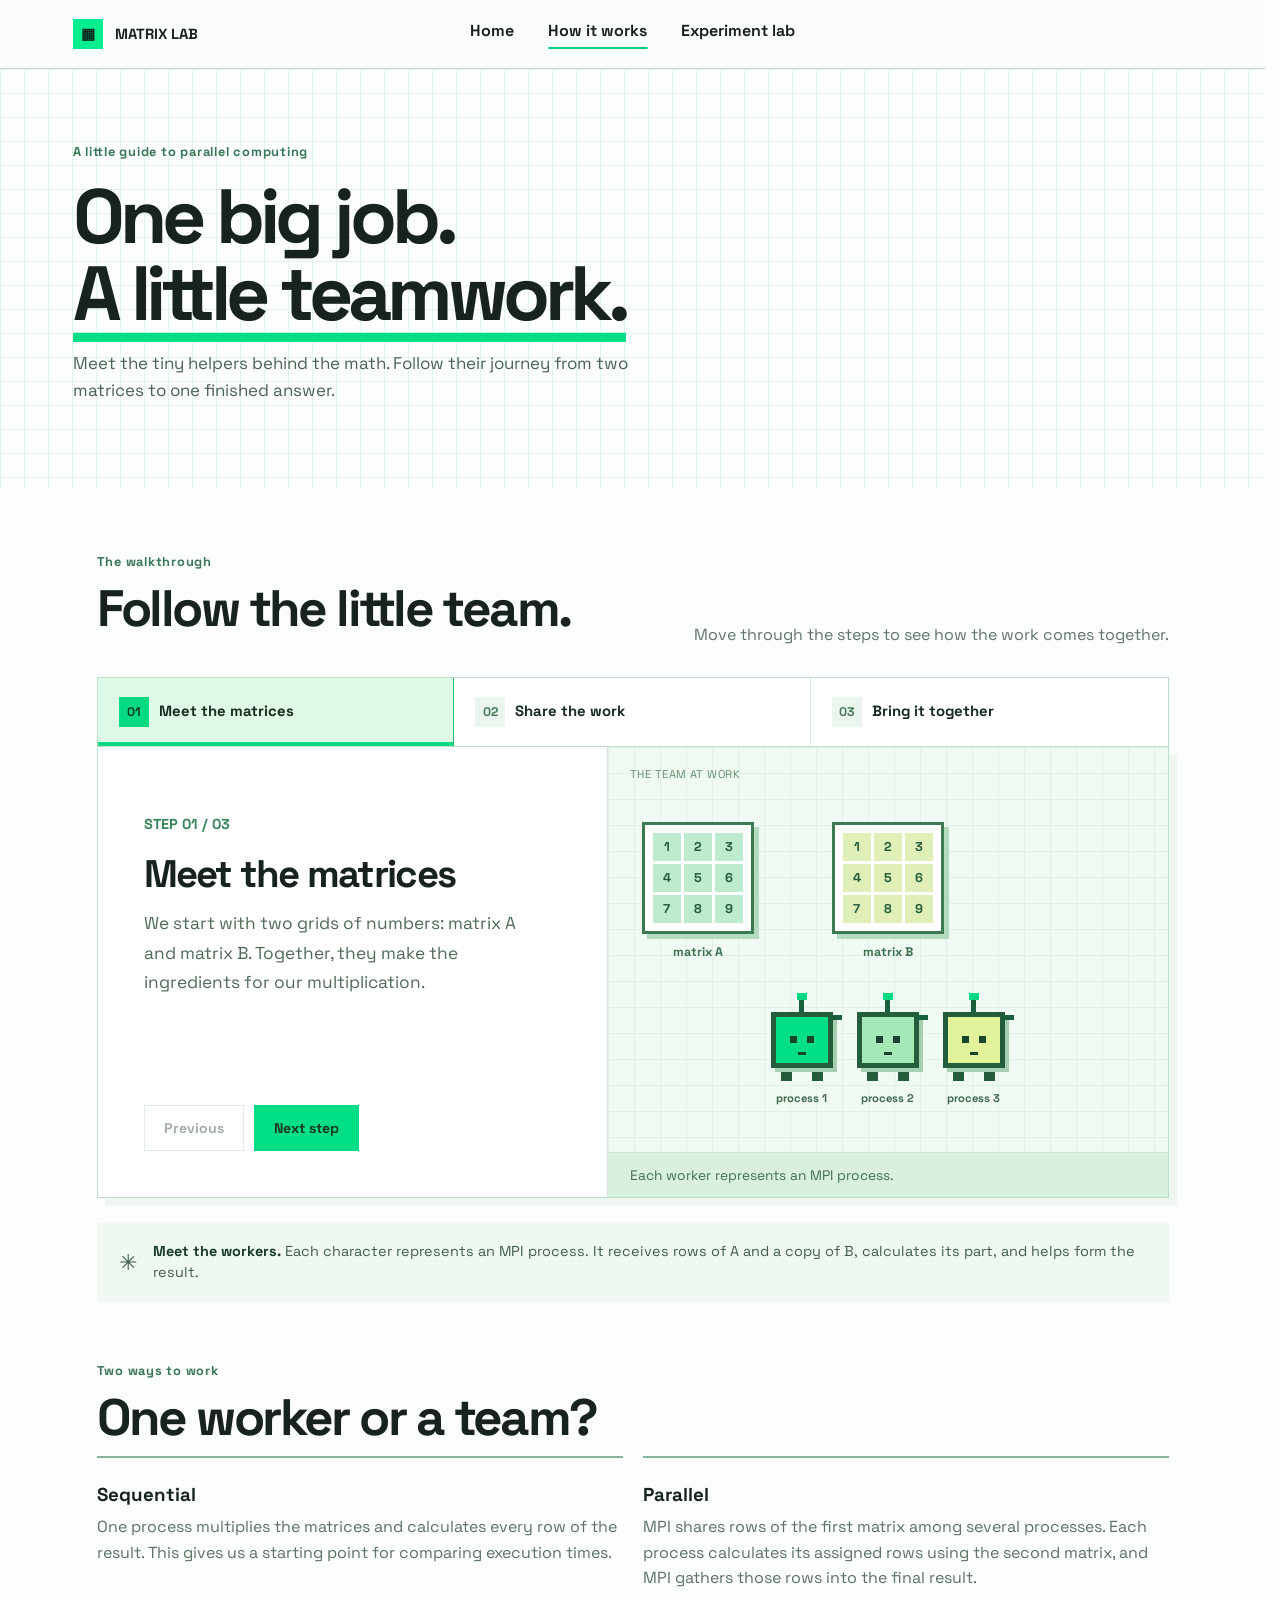
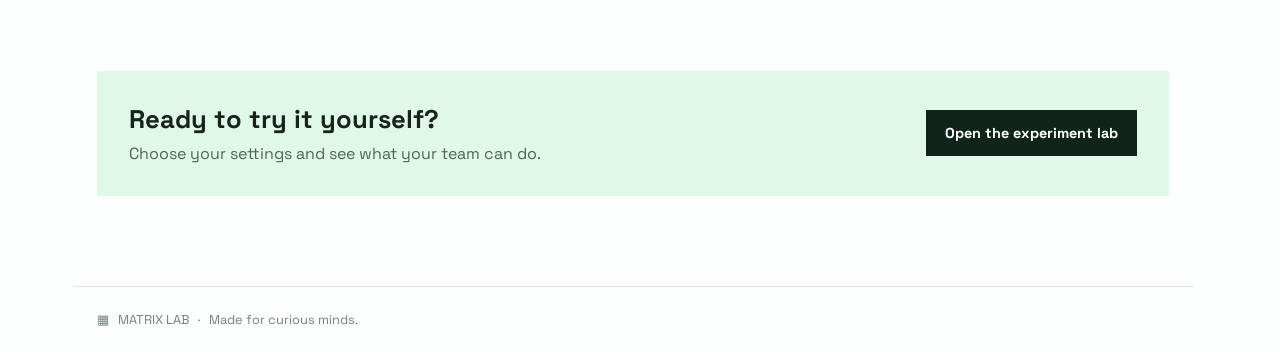
==== web/how.html @ 5772b08f "initial commit" ====
<!doctype html>
<html lang="en"><head><meta charset="utf-8"><meta name="viewport" content="width=device-width, initial-scale=1"><title>How it works | Matrix Lab</title>
<style>
:root{font-family:system-ui,-apple-system,"Segoe UI",sans-serif;color:#17231c;background:#fbfefc}*{box-sizing:border-box}body{margin:0}header{display:flex;align-items:center;justify-content:space-between;gap:20px;padding:19px max(24px,calc((100% - 1120px)/2));border-bottom:1px solid #cbd8d4;background:#fbfdfc}.brand{font-size:.92rem;font-weight:750;white-space:nowrap}.brand span{display:inline-grid;place-items:center;background:#00ee90;color:#09271c;width:30px;height:30px;margin-right:8px}nav{display:flex;gap:26px}nav a,.nav-cta{font-size:.85rem;font-weight:650;color:#17201e;text-decoration:none}nav a[aria-current=page]{border-bottom:2px solid #00cf7b;padding-bottom:6px}.nav-cta{background:#101619;color:white;padding:12px 17px;border-radius:4px}a:focus-visible,button:focus-visible{outline:3px solid #087b50;outline-offset:4px}.intro{background-color:#fbfefc;background-image:linear-gradient(#e1f4e9 1px,transparent 1px),linear-gradient(90deg,#e1f4e9 1px,transparent 1px);background-size:24px 24px;padding:74px 24px 68px}.intro-inner,.content{max-width:1120px;margin:auto}.intro-inner{display:flex;align-items:end;justify-content:space-between;gap:30px}.kicker{font-size:.8rem;color:#387657;font-weight:700;letter-spacing:.06em}.intro h1{font-size:clamp(3rem,6vw,5.4rem);letter-spacing:-.065em;line-height:1;margin:18px 0}.intro h1 span{box-shadow:inset 0 -.12em #00df85}.intro p{max-width:580px;color:#4b6255;font-size:1.06rem;line-height:1.6}.intro-note{font: .75rem ui-monospace,monospace;color:#527663;border-left:3px solid #00d784;padding-left:15px;line-height:1.7;max-width:210px}.content{padding:64px 24px 90px}.section-top{display:flex;justify-content:space-between;align-items:end;gap:20px}.section-top h2{font-size:clamp(2rem,4vw,3rem);letter-spacing:-.05em;margin:6px 0}.section-top p{color:#607469;margin:0;line-height:1.5}.step-nav{display:grid;grid-template-columns:repeat(3,1fr);gap:8px;margin:28px 0 0}.step-nav button{font:inherit;text-align:left;border:1px solid #cbdbd0;background:#f5faf6;padding:16px;cursor:pointer;color:#445b4b}.step-nav button strong{display:block;color:#182b20;font-size:.95rem;margin-top:6px}.step-nav button span{font: .75rem ui-monospace,monospace}.step-nav button[aria-pressed=true]{background:#d8f8e6;border-color:#25b876;box-shadow:inset 0 -3px #00d680}.walk{display:grid;grid-template-columns:1fr 1.1fr;border:1px solid #c5d9cc;background:#fff;min-height:370px}.copy{padding:42px;display:flex;flex-direction:column;align-items:flex-start;justify-content:center}.count{font: .75rem ui-monospace,monospace;color:#498665}.copy h3{font-size:2rem;letter-spacing:-.04em;margin:14px 0}.copy p{color:#536a5c;line-height:1.65;max-width:380px;margin:0}.controls{display:flex;gap:10px;margin-top:28px}.controls button{border:1px solid #183424;background:#fff;color:#183424;font:600 .9rem inherit;padding:12px 16px;cursor:pointer}.controls button.next{background:#00e58a;border-color:#00e58a;font-weight:700}.controls button:disabled{opacity:.4;cursor:default}.scene{background:#eaf6ee;background-image:linear-gradient(#daeee0 1px,transparent 1px),linear-gradient(90deg,#daeee0 1px,transparent 1px);background-size:24px 24px;position:relative;min-height:370px;overflow:hidden}.scene-label{position:absolute;top:18px;left:20px;font: .68rem ui-monospace,monospace;color:#5a8069}.scene-caption{position:absolute;bottom:17px;left:20px;right:20px;font-size:.78rem;color:#577a65}.drawing{height:100%;min-height:370px;display:flex;align-items:center;justify-content:center;gap:22px;padding:55px 20px}.matrix{display:grid;grid-template-columns:repeat(3,24px);gap:3px}.matrix span{display:grid;place-items:center;width:24px;height:24px;background:#b5edca;border:2px solid #498b6b;color:#194e32;font:700 .65rem ui-monospace,monospace;box-shadow:2px 2px #6fa686}.matrix.b span{background:#d9efb5}.matrix.result span{background:#00e58a}.unit{text-align:center}.unit small{display:block;margin-top:12px;color:#456c55;font: .7rem ui-monospace,monospace}.symbol{font-size:1.5rem;color:#57916d}.team{display:flex;gap:10px}.worker{animation:bob 2.2s ease-in-out infinite;text-align:center}.worker:nth-child(2){animation-delay:.3s}.worker:nth-child(3){animation-delay:.6s}.antenna{width:4px;height:9px;background:#18603e;margin:auto}.head{width:40px;height:36px;border:4px solid #18603e;background:#00df85;display:flex;justify-content:center;align-items:center;gap:6px;box-shadow:4px 4px #a8cbb4}.head i{width:5px;height:5px;background:#17462c}.feet{width:26px;height:6px;margin:auto;border-left:6px solid #18603e;border-right:6px solid #18603e}.worker small{display:block;margin-top:12px;font: .62rem ui-monospace,monospace;color:#41684e}.row{display:flex;gap:3px;margin:0 auto 12px}.row i{display:block;width:9px;height:9px;background:#65c997;border:1px solid #448b68}.tip{display:flex;gap:16px;align-items:center;margin:22px 0 60px;padding:18px 22px;background:#eff9f2;color:#415d4a;font-size:.9rem;line-height:1.5}.tip strong{color:#183b27}.tip-icon{font-size:1.4rem}.compare{display:grid;grid-template-columns:1fr 1fr;gap:20px}.compare article{border-top:2px solid #85b59a;padding:25px 0}.compare h3{margin:0 0 8px}.compare p{margin:0;color:#5c7164;line-height:1.6}.finish{margin-top:55px;padding:32px;background:#dff8e8;display:flex;align-items:center;justify-content:space-between;gap:20px}.finish h2{margin:0 0 8px;font-size:1.6rem}.finish p{margin:0;color:#496756}.finish a{padding:14px 19px;background:#10251a;color:white;text-decoration:none;font-weight:700;font-size:.9rem;white-space:nowrap}.foot{max-width:1120px;margin:auto;border-top:1px solid #d8e6dc;padding:24px;color:#718478;font-size:.8rem}@keyframes bob{50%{transform:translateY(-7px)}}@media(max-width:760px){header{flex-wrap:wrap}nav{order:3;width:100%;justify-content:space-between;gap:8px}nav a{font-size:.8rem}.intro{padding:55px 24px}.intro-inner{display:block}.intro-note{margin-top:25px}.content{padding-top:45px}.step-nav button{padding:11px 8px}.step-nav button strong{font-size:.8rem}.walk{grid-template-columns:1fr}.copy{padding:28px}.scene,.drawing{min-height:290px}.drawing{gap:12px}.matrix{grid-template-columns:repeat(3,19px)}.matrix span{width:19px;height:19px}.head{width:33px;height:32px}.team{gap:5px}.compare{grid-template-columns:1fr}.finish{align-items:start;flex-direction:column}}@media(prefers-reduced-motion:reduce){*,*:before,*:after{animation:none!important;transition:none!important}}
</style><style id="motion-polish">
html{overflow-y:scroll;scrollbar-gutter:stable}body{min-height:100vh}main{animation:pageEnter .55s cubic-bezier(.2,.7,.2,1) both}@keyframes pageEnter{from{opacity:0;transform:translateY(14px)}to{opacity:1;transform:translateY(0)}}
.worker .head i{animation:workerBlink 4.5s infinite;transform-origin:center}.worker:nth-child(2) .head i{animation-delay:1.2s}.worker:nth-child(3) .head i{animation-delay:2.6s}.worker .head{animation:workerTilt 4s ease-in-out infinite;transform-origin:bottom center}.worker:nth-child(2) .head{animation-delay:.5s}.worker:nth-child(3) .head{animation-delay:1s}@keyframes workerBlink{0%,44%,48%,100%{transform:scaleY(1)}46%{transform:scaleY(.12)}}@keyframes workerTilt{0%,100%{transform:rotate(0)}25%{transform:rotate(-4deg)}65%{transform:rotate(4deg)}}
@media(prefers-reduced-motion:reduce){main,.worker,.worker .head,.worker .head i,.connector i{animation:none!important;transform:none!important}}
</style><style id="drawing-polish">.walk{min-height:430px}.scene,.drawing{min-height:430px}.drawing{gap:25px}.drawing .matrix{grid-template-columns:repeat(3,34px);gap:4px}.drawing .matrix span{width:34px;height:34px;font-size:.8rem}.drawing .head{width:56px;height:52px;border-width:5px}.drawing .head i{width:7px;height:7px}.drawing .antenna{width:5px;height:13px}.drawing .feet{width:35px;height:8px}.drawing .team{gap:13px}.drawing .row i{width:12px;height:12px}@media(max-width:760px){.scene,.drawing{min-height:320px}.drawing{gap:9px;padding-left:8px;padding-right:8px}.drawing .matrix{grid-template-columns:repeat(3,24px)}.drawing .matrix span{width:24px;height:24px;font-size:.7rem}.drawing .head{width:39px;height:37px;border-width:4px}.drawing .head i{width:5px;height:5px}.drawing .team{gap:6px}.drawing .row i{width:9px;height:9px}}</style><style>main{animation:guideEnter .65s ease both}@keyframes guideEnter{from{opacity:0;transform:translateX(-20px)}to{opacity:1;transform:none}}@media(prefers-reduced-motion:reduce){main{animation:none}}</style><style id="continuous-scene">.drawing{position:relative;display:block;padding:0;min-height:430px;overflow:hidden}.scene-world{position:absolute;inset:0}.desk{position:absolute;bottom:76px;left:8%;right:8%;height:14px;background:#b1d8bb;transform:skewX(-20deg)}.shared-matrix{position:absolute;top:75px;left:13%;transition:transform .9s cubic-bezier(.2,.7,.2,1),opacity .6s}.shared-matrix.b-unit{left:47%}.shared-matrix.c-unit{left:66%;opacity:0;transform:translateY(25px) scale(.8)}.shared-matrix .matrix{grid-template-columns:repeat(3,28px)}.shared-matrix .matrix span{width:28px;height:28px}.shared-crew{position:absolute;bottom:105px;left:25%;display:flex;gap:20px;transition:transform .9s ease}.shared-crew .worker{position:relative}.shared-crew .head{width:54px;height:50px;border-width:5px;position:relative}.shared-crew .head:after{content:"";position:absolute;bottom:8px;width:8px;height:3px;background:#17462c}.shared-crew .worker:nth-child(2) .head{background:#a5e7b6}.shared-crew .worker:nth-child(3) .head{background:#e1f49b}.shared-crew .worker:after{content:"";position:absolute;top:24px;right:-9px;width:12px;height:5px;background:#18603e;transform-origin:left center;animation:wave 2.8s infinite ease-in-out}.parcel{display:flex;justify-content:center;gap:3px;margin-bottom:10px;opacity:0;transform:translateY(-30px);transition:opacity .6s,transform .9s}.parcel i{width:10px;height:10px;background:#00cf79;border:1px solid #428462}.world[data-stage="1"] .parcel{opacity:1;transform:translateY(0)}.world[data-stage="1"] .a-unit{transform:translate(-10px,-8px) scale(.82)}.world[data-stage="1"] .b-unit{transform:translate(55px,-8px) scale(.82)}.world[data-stage="1"] .shared-crew{transform:translateX(14px)}.world[data-stage="2"] .a-unit,.world[data-stage="2"] .b-unit{opacity:.35;transform:translate(-25px,-20px) scale(.7)}.world[data-stage="2"] .c-unit{opacity:1;transform:translateY(0) scale(1)}.world[data-stage="2"] .shared-crew{transform:translateX(-24px)}.world[data-stage="2"] .parcel{opacity:1;transform:translateY(-5px)}@keyframes wave{50%{transform:rotate(-40deg)}}@media(max-width:760px){.drawing{min-height:320px}.shared-matrix{top:50px;left:10%}.shared-matrix.b-unit{left:48%}.shared-matrix.c-unit{left:65%}.shared-matrix .matrix{grid-template-columns:repeat(3,22px)}.shared-matrix .matrix span{width:22px;height:22px}.shared-crew{bottom:80px;left:20%;gap:12px}.shared-crew .head{width:42px;height:39px;border-width:4px}.desk{bottom:52px}.world[data-stage="1"] .b-unit{transform:translate(20px,-8px) scale(.82)}}@media(prefers-reduced-motion:reduce){.shared-matrix,.shared-crew,.parcel{transition:none!important}.shared-crew .worker:after{animation:none!important}}</style><link rel="preconnect" href="https://fonts.googleapis.com"><link rel="preconnect" href="https://fonts.gstatic.com" crossorigin><link href="https://fonts.googleapis.com/css2?family=Space+Grotesk:wght@400;500;600;700&display=swap" rel="stylesheet"><style id="space-grotesk-font">body,body *{font-family:"Space Grotesk",sans-serif!important}</style><style id="scene-layout-fix">.shared-matrix,.shared-matrix.b-unit,.shared-matrix.c-unit{top:55px;left:16%;transform:translateX(-50%)}.shared-matrix.b-unit{left:50%}.shared-matrix.c-unit{left:84%;opacity:0}.drawing .shared-matrix .matrix{grid-template-columns:repeat(3,28px);gap:3px}.drawing .shared-matrix .matrix span{width:28px;height:28px}.shared-crew,.world[data-stage="1"] .shared-crew,.world[data-stage="2"] .shared-crew{left:50%;bottom:78px;transform:translateX(-50%);gap:22px}.world[data-stage="1"] .a-unit,.world[data-stage="1"] .b-unit,.world[data-stage="2"] .a-unit,.world[data-stage="2"] .b-unit{transform:translateX(-50%);opacity:1}.world[data-stage="2"] .c-unit{opacity:1;transform:translateX(-50%)}.world[data-stage="2"] .a-unit,.world[data-stage="2"] .b-unit{opacity:.45}.desk{bottom:68px}.scene-caption{background:#eaf6ee;padding-top:4px}.worker small{white-space:nowrap}.worker .parcel{margin-bottom:8px}@media(max-width:760px){.shared-matrix,.shared-matrix.b-unit,.shared-matrix.c-unit{top:46px}.drawing .shared-matrix .matrix{grid-template-columns:repeat(3,20px)}.drawing .shared-matrix .matrix span{width:20px;height:20px;font-size:.65rem}.shared-crew,.world[data-stage="1"] .shared-crew,.world[data-stage="2"] .shared-crew{bottom:60px;gap:12px}.desk{bottom:50px}.scene-caption{bottom:10px;font-size:.7rem}.world[data-stage="1"] .b-unit{transform:translateX(-50%)}}</style><style id="step-text-size">.step-nav button span{font-size:.9rem}.step-nav button strong{font-size:1.08rem}.copy .count{font-size:.9rem}.copy h3{font-size:2.25rem}.copy p{font-size:1.12rem;line-height:1.7}.scene-caption{font-size:.9rem}@media(max-width:760px){.step-nav button strong{font-size:.92rem}.copy h3{font-size:1.9rem}.copy p{font-size:1.04rem}.scene-caption{font-size:.82rem}}</style><style id="stable-step-controls">.walk .copy{justify-content:flex-start;min-height:430px}.walk .copy .count{margin-top:24px}.walk .copy h3{min-height:2.5em;margin-bottom:14px}.walk .copy .controls{margin-top:auto;padding-top:24px}@media(max-width:760px){.walk .copy{min-height:350px}.walk .copy .count{margin-top:0}.walk .copy h3{min-height:0}}</style><style id="processing-faces">.world[data-stage="1"] .worker .head i{width:9px;height:4px;animation:processingEyes 1.4s ease-in-out infinite;transform-origin:center}.world[data-stage="1"] .worker .head:after{width:7px;height:7px;border:2px solid #17462c;background:transparent;border-radius:50%;bottom:7px;animation:thinkingMouth 1.4s ease-in-out infinite}.world[data-stage="1"] .worker:nth-child(2) .head i,.world[data-stage="1"] .worker:nth-child(2) .head:after{animation-delay:.25s}.world[data-stage="1"] .worker:nth-child(3) .head i,.world[data-stage="1"] .worker:nth-child(3) .head:after{animation-delay:.5s}@keyframes processingEyes{50%{transform:translateY(2px) scaleX(.7)}}@keyframes thinkingMouth{50%{transform:scale(.65)}}@media(prefers-reduced-motion:reduce){.world[data-stage="1"] .worker .head i,.world[data-stage="1"] .worker .head:after{animation:none!important}}</style><style id="step-description-spacing">.walk .copy h3{min-height:0;margin-bottom:10px}</style><style id="completed-faces">.world[data-stage="2"] .worker .head i{width:9px;height:5px;border-top:3px solid #17462c;border-radius:50% 50% 0 0;background:transparent;animation:happyEyes 3s ease-in-out infinite}.world[data-stage="2"] .worker .head:after{width:13px;height:7px;border-bottom:3px solid #17462c;border-radius:0 0 12px 12px;background:transparent;bottom:7px}.world[data-stage="2"] .worker:nth-child(2) .head i{animation-delay:.4s}.world[data-stage="2"] .worker:nth-child(3) .head i{animation-delay:.8s}@keyframes happyEyes{50%{transform:translateY(-2px)}}@media(prefers-reduced-motion:reduce){.world[data-stage="2"] .worker .head i{animation:none!important}}</style><style id="walkthrough-final">.section-top h2{font-size:clamp(2.2rem,4vw,3.4rem)}.step-nav{gap:0;border:1px solid #bddec9;background:#fff;margin-top:30px}.step-nav button{position:relative;border:0;border-right:1px solid #d3e7d9;background:#fff;padding:19px 21px;transition:background .2s;color:#647c6c}.step-nav button:last-child{border-right:0}.step-nav button span{display:inline-grid;place-items:center;width:30px;height:30px;background:#eaf6ed;color:#467657;font-size:.78rem;font-weight:700}.step-nav button strong{display:inline-block;margin:0 0 0 10px;font-size:.93rem}.step-nav button[aria-pressed=true]{background:#dff9e8;box-shadow:inset 0 -4px #00d982}.step-nav button[aria-pressed=true] span{background:#00db81;color:#153d25}.walk{border:1px solid #bddec9;border-top:0;box-shadow:8px 8px 0 #edf6ef;min-height:450px}.walk .copy{min-height:450px;padding:46px;justify-content:flex-start}.walk .copy .count{margin-top:22px;color:#34845a;font-weight:700}.walk .copy h3{font-size:clamp(2rem,3vw,2.6rem);line-height:1.08;letter-spacing:-.045em;margin:20px 0 15px}.walk .copy p{color:#506a58;font-size:1.08rem;line-height:1.7}.walk .copy .controls{margin-top:auto;padding-top:25px}.controls button{font:700 .88rem system-ui,sans-serif;border:1px solid #b7cfc0;padding:13px 19px}.controls button.next{border-color:#00d982;background:#00df85;color:#153824}.scene,.drawing{min-height:450px}.scene{border-left:1px solid #d3e6d8;background-color:#eaf7ee;background-size:26px 26px}.scene-label{top:20px;left:22px;color:#668f72;font-size:.7rem}.scene-caption{bottom:0;left:0;right:0;background:#d9f0df;border-top:1px solid #c6e3ce;padding:13px 22px;color:#416d4f;font-size:.86rem}.shared-matrix,.shared-matrix.b-unit,.shared-matrix.c-unit{top:75px}.shared-crew,.world[data-stage="1"] .shared-crew,.world[data-stage="2"] .shared-crew{bottom:95px}.desk{bottom:87px}.tip{margin-top:25px}@media(max-width:760px){.step-nav button{padding:12px 8px}.step-nav button span{width:25px;height:25px;font-size:.7rem}.step-nav button strong{display:block;margin:8px 0 0;font-size:.79rem}.walk .copy{min-height:330px;padding:28px}.walk .copy .count{margin-top:0}.walk .copy h3{font-size:1.9rem;margin:16px 0 12px}.walk .copy p{font-size:1rem}.scene,.drawing{min-height:330px}.scene{border-left:0;border-top:1px solid #d3e6d8}.shared-matrix,.shared-matrix.b-unit,.shared-matrix.c-unit{top:53px}.shared-crew,.world[data-stage="1"] .shared-crew,.world[data-stage="2"] .shared-crew{bottom:65px}.desk{bottom:57px}.scene-caption{font-size:.75rem;padding:10px 15px}}</style><style id="walkthrough-art-redesign">.scene{background-color:#effaf2;background-image:linear-gradient(#e0f1e5 1px,transparent 1px),linear-gradient(90deg,#e0f1e5 1px,transparent 1px)}.drawing .shared-matrix .matrix{padding:8px;background:#fff;border:3px solid #3c7a53;box-shadow:5px 5px #b4dac0;gap:3px}.drawing .shared-matrix .matrix span{border:0;box-shadow:none;background:#bceccd;color:#245b3a}.drawing .shared-matrix .matrix.b span{background:#e0efb8}.drawing .shared-matrix .matrix.result span{background:#00df85}.shared-matrix small{font-size:.78rem;font-weight:700;color:#3d7251;margin-top:10px}.shared-crew .head{width:62px;height:56px;border:5px solid #235d3b;background:#00df85;box-shadow:4px 4px #a7ceaf;gap:10px}.shared-crew .head i{width:7px;height:7px}.shared-crew .antenna{width:5px;height:14px;position:relative}.shared-crew .antenna:before{content:"";position:absolute;width:10px;height:7px;top:-5px;left:-2px;background:#00d982}.shared-crew .feet{width:42px;height:13px;border-left:11px solid #235d3b;border-right:11px solid #235d3b}.shared-crew .worker small{display:block;font-size:.7rem;font-weight:700;margin-top:10px}.shared-crew .worker:after{top:35px}.shared-crew,.world[data-stage="1"] .shared-crew,.world[data-stage="2"] .shared-crew{gap:24px;bottom:92px}.world[data-stage="1"] .parcel i{background:#00d982}.world[data-stage="2"] .parcel i{background:#8ecdaa}.scene-label{letter-spacing:.04em}@media(max-width:760px){.drawing .shared-matrix .matrix{padding:5px;border-width:3px}.shared-matrix small{font-size:.68rem;margin-top:6px}.shared-crew .head{width:44px;height:42px;border-width:4px;gap:7px}.shared-crew .head i{width:5px;height:5px}.shared-crew .feet{width:32px;height:9px;border-width:8px}.shared-crew .worker small{font-size:.58rem}.shared-crew,.world[data-stage="1"] .shared-crew,.world[data-stage="2"] .shared-crew{gap:14px;bottom:62px}.shared-crew .worker:after{top:30px}}</style><style id="center-navigation">header{position:relative;min-height:69px}header nav{position:absolute;left:50%;transform:translateX(-50%);display:flex;gap:34px;white-space:nowrap}header nav a{font-size:1rem}@media(max-width:760px){header{padding-bottom:16px;flex-wrap:wrap}header nav{position:static;transform:none;order:3;width:100%;justify-content:center;gap:24px}header nav a{font-size:.95rem}}</style></head><body>
<header><div class="brand"><span>▦</span> MATRIX LAB</div><nav aria-label="Main navigation"><a href="/">Home</a><a href="/how" aria-current="page">How it works</a><a href="/lab">Experiment lab</a></nav></header>
<main><section class="intro"><div class="intro-inner"><div><div class="kicker">A little guide to parallel computing</div><h1>One big job.<br><span>A little teamwork.</span></h1><p>Meet the tiny helpers behind the math. Follow their journey from two matrices to one finished answer.</p></div></div></section>
<section class="content"><div class="section-top"><div><div class="kicker">The walkthrough</div><h2>Follow the little team.</h2></div><p>Move through the steps to see how the work comes together.</p></div>
<div class="step-nav" aria-label="Walkthrough steps"><button type="button" data-step="0" aria-pressed="true"><span>01</span><strong>Meet the matrices</strong></button><button type="button" data-step="1" aria-pressed="false"><span>02</span><strong>Share the work</strong></button><button type="button" data-step="2" aria-pressed="false"><span>03</span><strong>Bring it together</strong></button></div>
<div class="walk"><div class="copy" aria-live="polite"><span class="count" id="count">STEP 01 / 03</span><h3 id="title">Meet the matrices</h3><p id="detail">We start with two grids of numbers: matrix A and matrix B. Together, they make the ingredients for our multiplication.</p><div class="controls"><button type="button" id="back" disabled>Previous</button><button type="button" id="next" class="next">Next step</button></div></div><div class="scene"><div class="scene-label">THE TEAM AT WORK</div><div id="drawing" class="drawing" aria-hidden="true"></div><div class="scene-caption" id="caption">Two matrices are ready for the experiment.</div></div></div>
<div class="tip"><span class="tip-icon" aria-hidden="true">✳</span><span><strong>Meet the workers.</strong> Each character represents an MPI process. It receives rows of A and a copy of B, calculates its part, and helps form the result.</span></div>
<div class="section-top"><div><div class="kicker">Two ways to work</div><h2>One worker or a team?</h2></div></div><div class="compare"><article><h3>Sequential</h3><p>One process multiplies the matrices and calculates every row of the result. This gives us a starting point for comparing execution times.</p></article><article><h3>Parallel</h3><p>MPI shares rows of the first matrix among several processes. Each process calculates its assigned rows using the second matrix, and MPI gathers those rows into the final result.</p></article></div>
<div class="finish"><div><h2>Ready to try it yourself?</h2><p>Choose your settings and see what your team can do.</p></div><a href="/lab">Open the experiment lab</a></div></section></main><footer class="foot">▦ &nbsp; MATRIX LAB &nbsp; · &nbsp; Made for curious minds.</footer>
<script>
const $=id=>document.getElementById(id);
const matrix=(label,cls,values)=>`<div class="unit shared-matrix ${cls}"><div class="matrix ${cls==='b-unit'?'b':cls==='c-unit'?'result':''}">${values.map(n=>`<span>${n}</span>`).join('')}</div><small>${label}</small></div>`;
const nums=[1,2,3,4,5,6,7,8,9];
$('drawing').innerHTML=`<div class="scene-world world" id="world" data-stage="0">${matrix('matrix A','a-unit',nums)}${matrix('matrix B','b-unit',nums)}${matrix('result C','c-unit',Array(9).fill('·'))}<div class="shared-crew">${[1,2,3].map(n=>`<div class="worker"><div class="parcel"><i></i><i></i><i></i></div><div class="antenna"></div><div class="head"><i></i><i></i></div><div class="feet"></div><small>process ${n}</small></div>`).join('')}</div></div>`;
const stages=[{title:'Meet the matrices',detail:'We start with two grids of numbers: matrix A and matrix B. Together, they make the ingredients for our multiplication.',caption:'Each worker represents an MPI process.'},{title:'Share the work',detail:'MPI sends different rows of matrix A to the processes. Each process also receives matrix B, so it has what it needs to calculate.',caption:'Each process receives rows of A and a copy of B.'},{title:'Bring it together',detail:'Each process multiplies its rows by matrix B. MPI collects the resulting rows to make one complete answer.',caption:'MPI gathers the calculated rows into result C.'}];
let current=0;function show(i){current=i;const s=stages[i];$('world').dataset.stage=i;$('count').textContent=`STEP 0${i+1} / 03`;$('title').textContent=s.title;$('detail').textContent=s.detail;$('caption').textContent=s.caption;$('back').disabled=i===0;$('next').textContent=i===2?'Start again':'Next step';document.querySelectorAll('[data-step]').forEach((b,n)=>b.setAttribute('aria-pressed',String(n===i)))}document.querySelectorAll('[data-step]').forEach((b,i)=>b.addEventListener('click',()=>show(i)));$('back').addEventListener('click',()=>show(current-1));$('next').addEventListener('click',()=>show((current+1)%3));show(0);
</script></body></html>
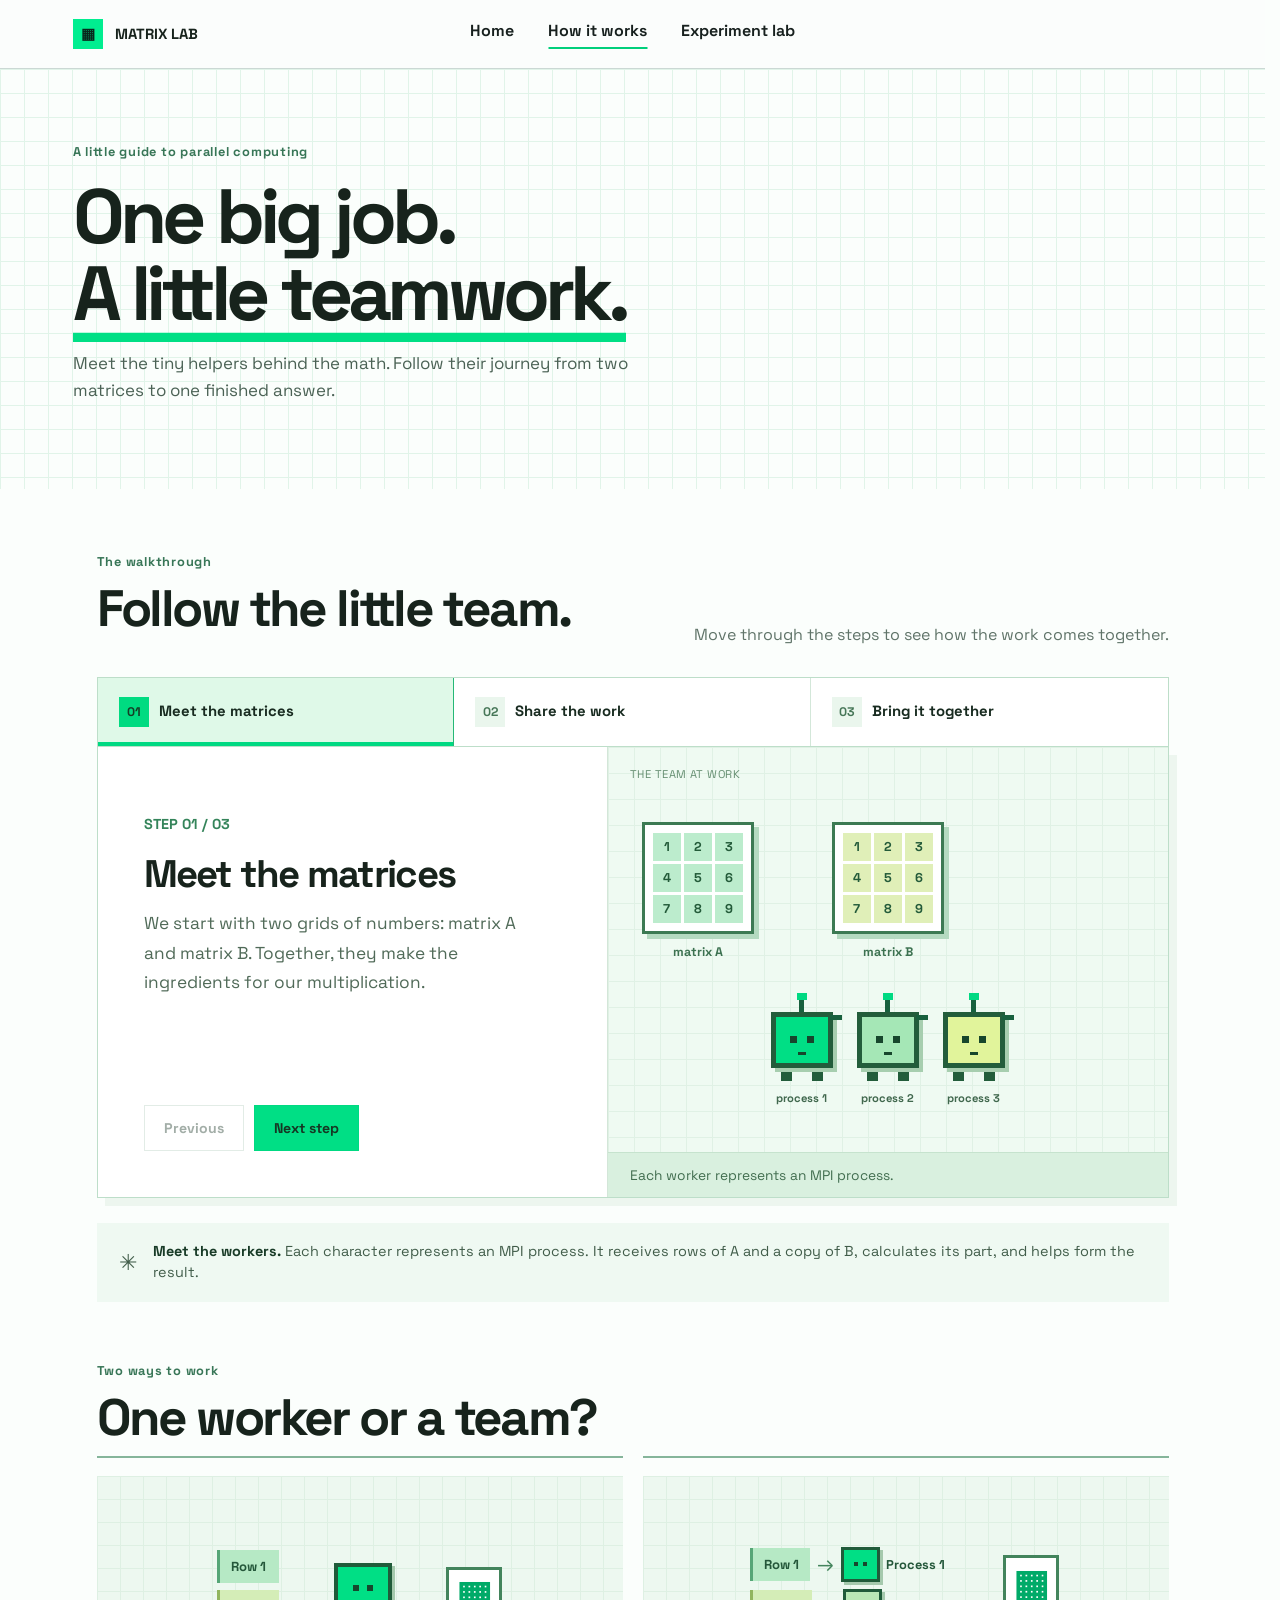
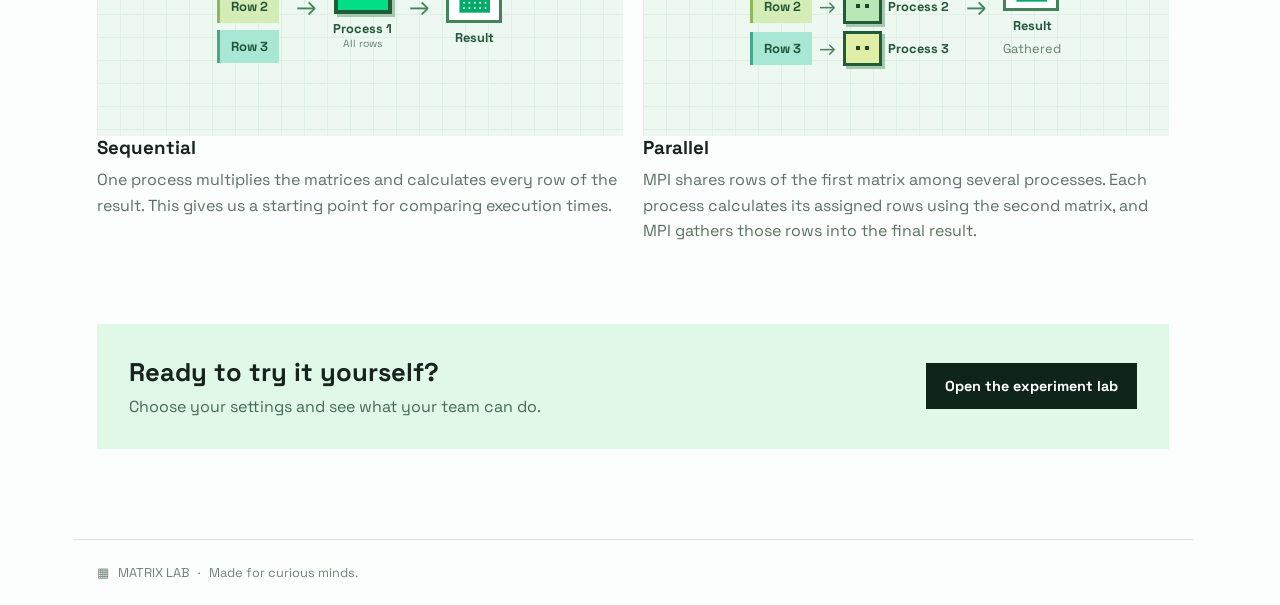
==== commit f3537af6: "Improve sequential and parallel computing diagrams" ====
--- a/web/how.html
+++ b/web/how.html
@@ -6,14 +6,14 @@
 html{overflow-y:scroll;scrollbar-gutter:stable}body{min-height:100vh}main{animation:pageEnter .55s cubic-bezier(.2,.7,.2,1) both}@keyframes pageEnter{from{opacity:0;transform:translateY(14px)}to{opacity:1;transform:translateY(0)}}
 .worker .head i{animation:workerBlink 4.5s infinite;transform-origin:center}.worker:nth-child(2) .head i{animation-delay:1.2s}.worker:nth-child(3) .head i{animation-delay:2.6s}.worker .head{animation:workerTilt 4s ease-in-out infinite;transform-origin:bottom center}.worker:nth-child(2) .head{animation-delay:.5s}.worker:nth-child(3) .head{animation-delay:1s}@keyframes workerBlink{0%,44%,48%,100%{transform:scaleY(1)}46%{transform:scaleY(.12)}}@keyframes workerTilt{0%,100%{transform:rotate(0)}25%{transform:rotate(-4deg)}65%{transform:rotate(4deg)}}
 @media(prefers-reduced-motion:reduce){main,.worker,.worker .head,.worker .head i,.connector i{animation:none!important;transform:none!important}}
-</style><style id="drawing-polish">.walk{min-height:430px}.scene,.drawing{min-height:430px}.drawing{gap:25px}.drawing .matrix{grid-template-columns:repeat(3,34px);gap:4px}.drawing .matrix span{width:34px;height:34px;font-size:.8rem}.drawing .head{width:56px;height:52px;border-width:5px}.drawing .head i{width:7px;height:7px}.drawing .antenna{width:5px;height:13px}.drawing .feet{width:35px;height:8px}.drawing .team{gap:13px}.drawing .row i{width:12px;height:12px}@media(max-width:760px){.scene,.drawing{min-height:320px}.drawing{gap:9px;padding-left:8px;padding-right:8px}.drawing .matrix{grid-template-columns:repeat(3,24px)}.drawing .matrix span{width:24px;height:24px;font-size:.7rem}.drawing .head{width:39px;height:37px;border-width:4px}.drawing .head i{width:5px;height:5px}.drawing .team{gap:6px}.drawing .row i{width:9px;height:9px}}</style><style>main{animation:guideEnter .65s ease both}@keyframes guideEnter{from{opacity:0;transform:translateX(-20px)}to{opacity:1;transform:none}}@media(prefers-reduced-motion:reduce){main{animation:none}}</style><style id="continuous-scene">.drawing{position:relative;display:block;padding:0;min-height:430px;overflow:hidden}.scene-world{position:absolute;inset:0}.desk{position:absolute;bottom:76px;left:8%;right:8%;height:14px;background:#b1d8bb;transform:skewX(-20deg)}.shared-matrix{position:absolute;top:75px;left:13%;transition:transform .9s cubic-bezier(.2,.7,.2,1),opacity .6s}.shared-matrix.b-unit{left:47%}.shared-matrix.c-unit{left:66%;opacity:0;transform:translateY(25px) scale(.8)}.shared-matrix .matrix{grid-template-columns:repeat(3,28px)}.shared-matrix .matrix span{width:28px;height:28px}.shared-crew{position:absolute;bottom:105px;left:25%;display:flex;gap:20px;transition:transform .9s ease}.shared-crew .worker{position:relative}.shared-crew .head{width:54px;height:50px;border-width:5px;position:relative}.shared-crew .head:after{content:"";position:absolute;bottom:8px;width:8px;height:3px;background:#17462c}.shared-crew .worker:nth-child(2) .head{background:#a5e7b6}.shared-crew .worker:nth-child(3) .head{background:#e1f49b}.shared-crew .worker:after{content:"";position:absolute;top:24px;right:-9px;width:12px;height:5px;background:#18603e;transform-origin:left center;animation:wave 2.8s infinite ease-in-out}.parcel{display:flex;justify-content:center;gap:3px;margin-bottom:10px;opacity:0;transform:translateY(-30px);transition:opacity .6s,transform .9s}.parcel i{width:10px;height:10px;background:#00cf79;border:1px solid #428462}.world[data-stage="1"] .parcel{opacity:1;transform:translateY(0)}.world[data-stage="1"] .a-unit{transform:translate(-10px,-8px) scale(.82)}.world[data-stage="1"] .b-unit{transform:translate(55px,-8px) scale(.82)}.world[data-stage="1"] .shared-crew{transform:translateX(14px)}.world[data-stage="2"] .a-unit,.world[data-stage="2"] .b-unit{opacity:.35;transform:translate(-25px,-20px) scale(.7)}.world[data-stage="2"] .c-unit{opacity:1;transform:translateY(0) scale(1)}.world[data-stage="2"] .shared-crew{transform:translateX(-24px)}.world[data-stage="2"] .parcel{opacity:1;transform:translateY(-5px)}@keyframes wave{50%{transform:rotate(-40deg)}}@media(max-width:760px){.drawing{min-height:320px}.shared-matrix{top:50px;left:10%}.shared-matrix.b-unit{left:48%}.shared-matrix.c-unit{left:65%}.shared-matrix .matrix{grid-template-columns:repeat(3,22px)}.shared-matrix .matrix span{width:22px;height:22px}.shared-crew{bottom:80px;left:20%;gap:12px}.shared-crew .head{width:42px;height:39px;border-width:4px}.desk{bottom:52px}.world[data-stage="1"] .b-unit{transform:translate(20px,-8px) scale(.82)}}@media(prefers-reduced-motion:reduce){.shared-matrix,.shared-crew,.parcel{transition:none!important}.shared-crew .worker:after{animation:none!important}}</style><link rel="preconnect" href="https://fonts.googleapis.com"><link rel="preconnect" href="https://fonts.gstatic.com" crossorigin><link href="https://fonts.googleapis.com/css2?family=Space+Grotesk:wght@400;500;600;700&display=swap" rel="stylesheet"><style id="space-grotesk-font">body,body *{font-family:"Space Grotesk",sans-serif!important}</style><style id="scene-layout-fix">.shared-matrix,.shared-matrix.b-unit,.shared-matrix.c-unit{top:55px;left:16%;transform:translateX(-50%)}.shared-matrix.b-unit{left:50%}.shared-matrix.c-unit{left:84%;opacity:0}.drawing .shared-matrix .matrix{grid-template-columns:repeat(3,28px);gap:3px}.drawing .shared-matrix .matrix span{width:28px;height:28px}.shared-crew,.world[data-stage="1"] .shared-crew,.world[data-stage="2"] .shared-crew{left:50%;bottom:78px;transform:translateX(-50%);gap:22px}.world[data-stage="1"] .a-unit,.world[data-stage="1"] .b-unit,.world[data-stage="2"] .a-unit,.world[data-stage="2"] .b-unit{transform:translateX(-50%);opacity:1}.world[data-stage="2"] .c-unit{opacity:1;transform:translateX(-50%)}.world[data-stage="2"] .a-unit,.world[data-stage="2"] .b-unit{opacity:.45}.desk{bottom:68px}.scene-caption{background:#eaf6ee;padding-top:4px}.worker small{white-space:nowrap}.worker .parcel{margin-bottom:8px}@media(max-width:760px){.shared-matrix,.shared-matrix.b-unit,.shared-matrix.c-unit{top:46px}.drawing .shared-matrix .matrix{grid-template-columns:repeat(3,20px)}.drawing .shared-matrix .matrix span{width:20px;height:20px;font-size:.65rem}.shared-crew,.world[data-stage="1"] .shared-crew,.world[data-stage="2"] .shared-crew{bottom:60px;gap:12px}.desk{bottom:50px}.scene-caption{bottom:10px;font-size:.7rem}.world[data-stage="1"] .b-unit{transform:translateX(-50%)}}</style><style id="step-text-size">.step-nav button span{font-size:.9rem}.step-nav button strong{font-size:1.08rem}.copy .count{font-size:.9rem}.copy h3{font-size:2.25rem}.copy p{font-size:1.12rem;line-height:1.7}.scene-caption{font-size:.9rem}@media(max-width:760px){.step-nav button strong{font-size:.92rem}.copy h3{font-size:1.9rem}.copy p{font-size:1.04rem}.scene-caption{font-size:.82rem}}</style><style id="stable-step-controls">.walk .copy{justify-content:flex-start;min-height:430px}.walk .copy .count{margin-top:24px}.walk .copy h3{min-height:2.5em;margin-bottom:14px}.walk .copy .controls{margin-top:auto;padding-top:24px}@media(max-width:760px){.walk .copy{min-height:350px}.walk .copy .count{margin-top:0}.walk .copy h3{min-height:0}}</style><style id="processing-faces">.world[data-stage="1"] .worker .head i{width:9px;height:4px;animation:processingEyes 1.4s ease-in-out infinite;transform-origin:center}.world[data-stage="1"] .worker .head:after{width:7px;height:7px;border:2px solid #17462c;background:transparent;border-radius:50%;bottom:7px;animation:thinkingMouth 1.4s ease-in-out infinite}.world[data-stage="1"] .worker:nth-child(2) .head i,.world[data-stage="1"] .worker:nth-child(2) .head:after{animation-delay:.25s}.world[data-stage="1"] .worker:nth-child(3) .head i,.world[data-stage="1"] .worker:nth-child(3) .head:after{animation-delay:.5s}@keyframes processingEyes{50%{transform:translateY(2px) scaleX(.7)}}@keyframes thinkingMouth{50%{transform:scale(.65)}}@media(prefers-reduced-motion:reduce){.world[data-stage="1"] .worker .head i,.world[data-stage="1"] .worker .head:after{animation:none!important}}</style><style id="step-description-spacing">.walk .copy h3{min-height:0;margin-bottom:10px}</style><style id="completed-faces">.world[data-stage="2"] .worker .head i{width:9px;height:5px;border-top:3px solid #17462c;border-radius:50% 50% 0 0;background:transparent;animation:happyEyes 3s ease-in-out infinite}.world[data-stage="2"] .worker .head:after{width:13px;height:7px;border-bottom:3px solid #17462c;border-radius:0 0 12px 12px;background:transparent;bottom:7px}.world[data-stage="2"] .worker:nth-child(2) .head i{animation-delay:.4s}.world[data-stage="2"] .worker:nth-child(3) .head i{animation-delay:.8s}@keyframes happyEyes{50%{transform:translateY(-2px)}}@media(prefers-reduced-motion:reduce){.world[data-stage="2"] .worker .head i{animation:none!important}}</style><style id="walkthrough-final">.section-top h2{font-size:clamp(2.2rem,4vw,3.4rem)}.step-nav{gap:0;border:1px solid #bddec9;background:#fff;margin-top:30px}.step-nav button{position:relative;border:0;border-right:1px solid #d3e7d9;background:#fff;padding:19px 21px;transition:background .2s;color:#647c6c}.step-nav button:last-child{border-right:0}.step-nav button span{display:inline-grid;place-items:center;width:30px;height:30px;background:#eaf6ed;color:#467657;font-size:.78rem;font-weight:700}.step-nav button strong{display:inline-block;margin:0 0 0 10px;font-size:.93rem}.step-nav button[aria-pressed=true]{background:#dff9e8;box-shadow:inset 0 -4px #00d982}.step-nav button[aria-pressed=true] span{background:#00db81;color:#153d25}.walk{border:1px solid #bddec9;border-top:0;box-shadow:8px 8px 0 #edf6ef;min-height:450px}.walk .copy{min-height:450px;padding:46px;justify-content:flex-start}.walk .copy .count{margin-top:22px;color:#34845a;font-weight:700}.walk .copy h3{font-size:clamp(2rem,3vw,2.6rem);line-height:1.08;letter-spacing:-.045em;margin:20px 0 15px}.walk .copy p{color:#506a58;font-size:1.08rem;line-height:1.7}.walk .copy .controls{margin-top:auto;padding-top:25px}.controls button{font:700 .88rem system-ui,sans-serif;border:1px solid #b7cfc0;padding:13px 19px}.controls button.next{border-color:#00d982;background:#00df85;color:#153824}.scene,.drawing{min-height:450px}.scene{border-left:1px solid #d3e6d8;background-color:#eaf7ee;background-size:26px 26px}.scene-label{top:20px;left:22px;color:#668f72;font-size:.7rem}.scene-caption{bottom:0;left:0;right:0;background:#d9f0df;border-top:1px solid #c6e3ce;padding:13px 22px;color:#416d4f;font-size:.86rem}.shared-matrix,.shared-matrix.b-unit,.shared-matrix.c-unit{top:75px}.shared-crew,.world[data-stage="1"] .shared-crew,.world[data-stage="2"] .shared-crew{bottom:95px}.desk{bottom:87px}.tip{margin-top:25px}@media(max-width:760px){.step-nav button{padding:12px 8px}.step-nav button span{width:25px;height:25px;font-size:.7rem}.step-nav button strong{display:block;margin:8px 0 0;font-size:.79rem}.walk .copy{min-height:330px;padding:28px}.walk .copy .count{margin-top:0}.walk .copy h3{font-size:1.9rem;margin:16px 0 12px}.walk .copy p{font-size:1rem}.scene,.drawing{min-height:330px}.scene{border-left:0;border-top:1px solid #d3e6d8}.shared-matrix,.shared-matrix.b-unit,.shared-matrix.c-unit{top:53px}.shared-crew,.world[data-stage="1"] .shared-crew,.world[data-stage="2"] .shared-crew{bottom:65px}.desk{bottom:57px}.scene-caption{font-size:.75rem;padding:10px 15px}}</style><style id="walkthrough-art-redesign">.scene{background-color:#effaf2;background-image:linear-gradient(#e0f1e5 1px,transparent 1px),linear-gradient(90deg,#e0f1e5 1px,transparent 1px)}.drawing .shared-matrix .matrix{padding:8px;background:#fff;border:3px solid #3c7a53;box-shadow:5px 5px #b4dac0;gap:3px}.drawing .shared-matrix .matrix span{border:0;box-shadow:none;background:#bceccd;color:#245b3a}.drawing .shared-matrix .matrix.b span{background:#e0efb8}.drawing .shared-matrix .matrix.result span{background:#00df85}.shared-matrix small{font-size:.78rem;font-weight:700;color:#3d7251;margin-top:10px}.shared-crew .head{width:62px;height:56px;border:5px solid #235d3b;background:#00df85;box-shadow:4px 4px #a7ceaf;gap:10px}.shared-crew .head i{width:7px;height:7px}.shared-crew .antenna{width:5px;height:14px;position:relative}.shared-crew .antenna:before{content:"";position:absolute;width:10px;height:7px;top:-5px;left:-2px;background:#00d982}.shared-crew .feet{width:42px;height:13px;border-left:11px solid #235d3b;border-right:11px solid #235d3b}.shared-crew .worker small{display:block;font-size:.7rem;font-weight:700;margin-top:10px}.shared-crew .worker:after{top:35px}.shared-crew,.world[data-stage="1"] .shared-crew,.world[data-stage="2"] .shared-crew{gap:24px;bottom:92px}.world[data-stage="1"] .parcel i{background:#00d982}.world[data-stage="2"] .parcel i{background:#8ecdaa}.scene-label{letter-spacing:.04em}@media(max-width:760px){.drawing .shared-matrix .matrix{padding:5px;border-width:3px}.shared-matrix small{font-size:.68rem;margin-top:6px}.shared-crew .head{width:44px;height:42px;border-width:4px;gap:7px}.shared-crew .head i{width:5px;height:5px}.shared-crew .feet{width:32px;height:9px;border-width:8px}.shared-crew .worker small{font-size:.58rem}.shared-crew,.world[data-stage="1"] .shared-crew,.world[data-stage="2"] .shared-crew{gap:14px;bottom:62px}.shared-crew .worker:after{top:30px}}</style><style id="center-navigation">header{position:relative;min-height:69px}header nav{position:absolute;left:50%;transform:translateX(-50%);display:flex;gap:34px;white-space:nowrap}header nav a{font-size:1rem}@media(max-width:760px){header{padding-bottom:16px;flex-wrap:wrap}header nav{position:static;transform:none;order:3;width:100%;justify-content:center;gap:24px}header nav a{font-size:.95rem}}</style></head><body>
+</style><style id="drawing-polish">.walk{min-height:430px}.scene,.drawing{min-height:430px}.drawing{gap:25px}.drawing .matrix{grid-template-columns:repeat(3,34px);gap:4px}.drawing .matrix span{width:34px;height:34px;font-size:.8rem}.drawing .head{width:56px;height:52px;border-width:5px}.drawing .head i{width:7px;height:7px}.drawing .antenna{width:5px;height:13px}.drawing .feet{width:35px;height:8px}.drawing .team{gap:13px}.drawing .row i{width:12px;height:12px}@media(max-width:760px){.scene,.drawing{min-height:320px}.drawing{gap:9px;padding-left:8px;padding-right:8px}.drawing .matrix{grid-template-columns:repeat(3,24px)}.drawing .matrix span{width:24px;height:24px;font-size:.7rem}.drawing .head{width:39px;height:37px;border-width:4px}.drawing .head i{width:5px;height:5px}.drawing .team{gap:6px}.drawing .row i{width:9px;height:9px}}</style><style>main{animation:guideEnter .65s ease both}@keyframes guideEnter{from{opacity:0;transform:translateX(-20px)}to{opacity:1;transform:none}}@media(prefers-reduced-motion:reduce){main{animation:none}}</style><style id="continuous-scene">.drawing{position:relative;display:block;padding:0;min-height:430px;overflow:hidden}.scene-world{position:absolute;inset:0}.desk{position:absolute;bottom:76px;left:8%;right:8%;height:14px;background:#b1d8bb;transform:skewX(-20deg)}.shared-matrix{position:absolute;top:75px;left:13%;transition:transform .9s cubic-bezier(.2,.7,.2,1),opacity .6s}.shared-matrix.b-unit{left:47%}.shared-matrix.c-unit{left:66%;opacity:0;transform:translateY(25px) scale(.8)}.shared-matrix .matrix{grid-template-columns:repeat(3,28px)}.shared-matrix .matrix span{width:28px;height:28px}.shared-crew{position:absolute;bottom:105px;left:25%;display:flex;gap:20px;transition:transform .9s ease}.shared-crew .worker{position:relative}.shared-crew .head{width:54px;height:50px;border-width:5px;position:relative}.shared-crew .head:after{content:"";position:absolute;bottom:8px;width:8px;height:3px;background:#17462c}.shared-crew .worker:nth-child(2) .head{background:#a5e7b6}.shared-crew .worker:nth-child(3) .head{background:#e1f49b}.shared-crew .worker:after{content:"";position:absolute;top:24px;right:-9px;width:12px;height:5px;background:#18603e;transform-origin:left center;animation:wave 2.8s infinite ease-in-out}.parcel{display:flex;justify-content:center;gap:3px;margin-bottom:10px;opacity:0;transform:translateY(-30px);transition:opacity .6s,transform .9s}.parcel i{width:10px;height:10px;background:#00cf79;border:1px solid #428462}.world[data-stage="1"] .parcel{opacity:1;transform:translateY(0)}.world[data-stage="1"] .a-unit{transform:translate(-10px,-8px) scale(.82)}.world[data-stage="1"] .b-unit{transform:translate(55px,-8px) scale(.82)}.world[data-stage="1"] .shared-crew{transform:translateX(14px)}.world[data-stage="2"] .a-unit,.world[data-stage="2"] .b-unit{opacity:.35;transform:translate(-25px,-20px) scale(.7)}.world[data-stage="2"] .c-unit{opacity:1;transform:translateY(0) scale(1)}.world[data-stage="2"] .shared-crew{transform:translateX(-24px)}.world[data-stage="2"] .parcel{opacity:1;transform:translateY(-5px)}@keyframes wave{50%{transform:rotate(-40deg)}}@media(max-width:760px){.drawing{min-height:320px}.shared-matrix{top:50px;left:10%}.shared-matrix.b-unit{left:48%}.shared-matrix.c-unit{left:65%}.shared-matrix .matrix{grid-template-columns:repeat(3,22px)}.shared-matrix .matrix span{width:22px;height:22px}.shared-crew{bottom:80px;left:20%;gap:12px}.shared-crew .head{width:42px;height:39px;border-width:4px}.desk{bottom:52px}.world[data-stage="1"] .b-unit{transform:translate(20px,-8px) scale(.82)}}@media(prefers-reduced-motion:reduce){.shared-matrix,.shared-crew,.parcel{transition:none!important}.shared-crew .worker:after{animation:none!important}}</style><link rel="preconnect" href="https://fonts.googleapis.com"><link rel="preconnect" href="https://fonts.gstatic.com" crossorigin><link href="https://fonts.googleapis.com/css2?family=Space+Grotesk:wght@400;500;600;700&display=swap" rel="stylesheet"><style id="space-grotesk-font">body,body *{font-family:"Space Grotesk",sans-serif!important}</style><style id="scene-layout-fix">.shared-matrix,.shared-matrix.b-unit,.shared-matrix.c-unit{top:55px;left:16%;transform:translateX(-50%)}.shared-matrix.b-unit{left:50%}.shared-matrix.c-unit{left:84%;opacity:0}.drawing .shared-matrix .matrix{grid-template-columns:repeat(3,28px);gap:3px}.drawing .shared-matrix .matrix span{width:28px;height:28px}.shared-crew,.world[data-stage="1"] .shared-crew,.world[data-stage="2"] .shared-crew{left:50%;bottom:78px;transform:translateX(-50%);gap:22px}.world[data-stage="1"] .a-unit,.world[data-stage="1"] .b-unit,.world[data-stage="2"] .a-unit,.world[data-stage="2"] .b-unit{transform:translateX(-50%);opacity:1}.world[data-stage="2"] .c-unit{opacity:1;transform:translateX(-50%)}.world[data-stage="2"] .a-unit,.world[data-stage="2"] .b-unit{opacity:.45}.desk{bottom:68px}.scene-caption{background:#eaf6ee;padding-top:4px}.worker small{white-space:nowrap}.worker .parcel{margin-bottom:8px}@media(max-width:760px){.shared-matrix,.shared-matrix.b-unit,.shared-matrix.c-unit{top:46px}.drawing .shared-matrix .matrix{grid-template-columns:repeat(3,20px)}.drawing .shared-matrix .matrix span{width:20px;height:20px;font-size:.65rem}.shared-crew,.world[data-stage="1"] .shared-crew,.world[data-stage="2"] .shared-crew{bottom:60px;gap:12px}.desk{bottom:50px}.scene-caption{bottom:10px;font-size:.7rem}.world[data-stage="1"] .b-unit{transform:translateX(-50%)}}</style><style id="step-text-size">.step-nav button span{font-size:.9rem}.step-nav button strong{font-size:1.08rem}.copy .count{font-size:.9rem}.copy h3{font-size:2.25rem}.copy p{font-size:1.12rem;line-height:1.7}.scene-caption{font-size:.9rem}@media(max-width:760px){.step-nav button strong{font-size:.92rem}.copy h3{font-size:1.9rem}.copy p{font-size:1.04rem}.scene-caption{font-size:.82rem}}</style><style id="stable-step-controls">.walk .copy{justify-content:flex-start;min-height:430px}.walk .copy .count{margin-top:24px}.walk .copy h3{min-height:2.5em;margin-bottom:14px}.walk .copy .controls{margin-top:auto;padding-top:24px}@media(max-width:760px){.walk .copy{min-height:350px}.walk .copy .count{margin-top:0}.walk .copy h3{min-height:0}}</style><style id="processing-faces">.world[data-stage="1"] .worker .head i{width:9px;height:4px;animation:processingEyes 1.4s ease-in-out infinite;transform-origin:center}.world[data-stage="1"] .worker .head:after{width:7px;height:7px;border:2px solid #17462c;background:transparent;border-radius:50%;bottom:7px;animation:thinkingMouth 1.4s ease-in-out infinite}.world[data-stage="1"] .worker:nth-child(2) .head i,.world[data-stage="1"] .worker:nth-child(2) .head:after{animation-delay:.25s}.world[data-stage="1"] .worker:nth-child(3) .head i,.world[data-stage="1"] .worker:nth-child(3) .head:after{animation-delay:.5s}@keyframes processingEyes{50%{transform:translateY(2px) scaleX(.7)}}@keyframes thinkingMouth{50%{transform:scale(.65)}}@media(prefers-reduced-motion:reduce){.world[data-stage="1"] .worker .head i,.world[data-stage="1"] .worker .head:after{animation:none!important}}</style><style id="step-description-spacing">.walk .copy h3{min-height:0;margin-bottom:10px}</style><style id="completed-faces">.world[data-stage="2"] .worker .head i{width:9px;height:5px;border-top:3px solid #17462c;border-radius:50% 50% 0 0;background:transparent;animation:happyEyes 3s ease-in-out infinite}.world[data-stage="2"] .worker .head:after{width:13px;height:7px;border-bottom:3px solid #17462c;border-radius:0 0 12px 12px;background:transparent;bottom:7px}.world[data-stage="2"] .worker:nth-child(2) .head i{animation-delay:.4s}.world[data-stage="2"] .worker:nth-child(3) .head i{animation-delay:.8s}@keyframes happyEyes{50%{transform:translateY(-2px)}}@media(prefers-reduced-motion:reduce){.world[data-stage="2"] .worker .head i{animation:none!important}}</style><style id="walkthrough-final">.section-top h2{font-size:clamp(2.2rem,4vw,3.4rem)}.step-nav{gap:0;border:1px solid #bddec9;background:#fff;margin-top:30px}.step-nav button{position:relative;border:0;border-right:1px solid #d3e7d9;background:#fff;padding:19px 21px;transition:background .2s;color:#647c6c}.step-nav button:last-child{border-right:0}.step-nav button span{display:inline-grid;place-items:center;width:30px;height:30px;background:#eaf6ed;color:#467657;font-size:.78rem;font-weight:700}.step-nav button strong{display:inline-block;margin:0 0 0 10px;font-size:.93rem}.step-nav button[aria-pressed=true]{background:#dff9e8;box-shadow:inset 0 -4px #00d982}.step-nav button[aria-pressed=true] span{background:#00db81;color:#153d25}.walk{border:1px solid #bddec9;border-top:0;box-shadow:8px 8px 0 #edf6ef;min-height:450px}.walk .copy{min-height:450px;padding:46px;justify-content:flex-start}.walk .copy .count{margin-top:22px;color:#34845a;font-weight:700}.walk .copy h3{font-size:clamp(2rem,3vw,2.6rem);line-height:1.08;letter-spacing:-.045em;margin:20px 0 15px}.walk .copy p{color:#506a58;font-size:1.08rem;line-height:1.7}.walk .copy .controls{margin-top:auto;padding-top:25px}.controls button{font:700 .88rem system-ui,sans-serif;border:1px solid #b7cfc0;padding:13px 19px}.controls button.next{border-color:#00d982;background:#00df85;color:#153824}.scene,.drawing{min-height:450px}.scene{border-left:1px solid #d3e6d8;background-color:#eaf7ee;background-size:26px 26px}.scene-label{top:20px;left:22px;color:#668f72;font-size:.7rem}.scene-caption{bottom:0;left:0;right:0;background:#d9f0df;border-top:1px solid #c6e3ce;padding:13px 22px;color:#416d4f;font-size:.86rem}.shared-matrix,.shared-matrix.b-unit,.shared-matrix.c-unit{top:75px}.shared-crew,.world[data-stage="1"] .shared-crew,.world[data-stage="2"] .shared-crew{bottom:95px}.desk{bottom:87px}.tip{margin-top:25px}@media(max-width:760px){.step-nav button{padding:12px 8px}.step-nav button span{width:25px;height:25px;font-size:.7rem}.step-nav button strong{display:block;margin:8px 0 0;font-size:.79rem}.walk .copy{min-height:330px;padding:28px}.walk .copy .count{margin-top:0}.walk .copy h3{font-size:1.9rem;margin:16px 0 12px}.walk .copy p{font-size:1rem}.scene,.drawing{min-height:330px}.scene{border-left:0;border-top:1px solid #d3e6d8}.shared-matrix,.shared-matrix.b-unit,.shared-matrix.c-unit{top:53px}.shared-crew,.world[data-stage="1"] .shared-crew,.world[data-stage="2"] .shared-crew{bottom:65px}.desk{bottom:57px}.scene-caption{font-size:.75rem;padding:10px 15px}}</style><style id="walkthrough-art-redesign">.scene{background-color:#effaf2;background-image:linear-gradient(#e0f1e5 1px,transparent 1px),linear-gradient(90deg,#e0f1e5 1px,transparent 1px)}.drawing .shared-matrix .matrix{padding:8px;background:#fff;border:3px solid #3c7a53;box-shadow:5px 5px #b4dac0;gap:3px}.drawing .shared-matrix .matrix span{border:0;box-shadow:none;background:#bceccd;color:#245b3a}.drawing .shared-matrix .matrix.b span{background:#e0efb8}.drawing .shared-matrix .matrix.result span{background:#00df85}.shared-matrix small{font-size:.78rem;font-weight:700;color:#3d7251;margin-top:10px}.shared-crew .head{width:62px;height:56px;border:5px solid #235d3b;background:#00df85;box-shadow:4px 4px #a7ceaf;gap:10px}.shared-crew .head i{width:7px;height:7px}.shared-crew .antenna{width:5px;height:14px;position:relative}.shared-crew .antenna:before{content:"";position:absolute;width:10px;height:7px;top:-5px;left:-2px;background:#00d982}.shared-crew .feet{width:42px;height:13px;border-left:11px solid #235d3b;border-right:11px solid #235d3b}.shared-crew .worker small{display:block;font-size:.7rem;font-weight:700;margin-top:10px}.shared-crew .worker:after{top:35px}.shared-crew,.world[data-stage="1"] .shared-crew,.world[data-stage="2"] .shared-crew{gap:24px;bottom:92px}.world[data-stage="1"] .parcel i{background:#00d982}.world[data-stage="2"] .parcel i{background:#8ecdaa}.scene-label{letter-spacing:.04em}@media(max-width:760px){.drawing .shared-matrix .matrix{padding:5px;border-width:3px}.shared-matrix small{font-size:.68rem;margin-top:6px}.shared-crew .head{width:44px;height:42px;border-width:4px;gap:7px}.shared-crew .head i{width:5px;height:5px}.shared-crew .feet{width:32px;height:9px;border-width:8px}.shared-crew .worker small{font-size:.58rem}.shared-crew,.world[data-stage="1"] .shared-crew,.world[data-stage="2"] .shared-crew{gap:14px;bottom:62px}.shared-crew .worker:after{top:30px}}</style><style id="center-navigation">header{position:relative;min-height:69px}header nav{position:absolute;left:50%;transform:translateX(-50%);display:flex;gap:34px;white-space:nowrap}header nav a{font-size:1rem}@media(max-width:760px){header{padding-bottom:16px;flex-wrap:wrap}header nav{position:static;transform:none;order:3;width:100%;justify-content:center;gap:24px}header nav a{font-size:.95rem}}</style><style id="comparison-drawings">.compare article{padding-top:18px}.compare-art{height:190px;position:relative;display:flex;justify-content:center;align-items:center;gap:34px;background-color:#edf8f0;background-image:linear-gradient(#def0e3 1px,transparent 1px),linear-gradient(90deg,#def0e3 1px,transparent 1px);background-size:23px 23px;overflow:hidden;margin-bottom:23px}.art-caption{position:absolute;left:17px;top:14px;color:#5c876a;font-size:.68rem;font-weight:700;letter-spacing:.05em}.compare-worker{text-align:center;animation:compare-bob 3s ease-in-out infinite}.compare-antenna{height:12px;width:5px;background:#205b3a;margin:auto}.compare-face{width:55px;height:49px;background:#00df85;border:5px solid #205b3a;display:flex;align-items:center;justify-content:center;gap:9px;box-shadow:4px 4px #b2d5bb}.compare-face i{width:6px;height:6px;background:#17472d;animation:compare-blink 5s infinite}.compare-feet{width:36px;height:9px;border-left:10px solid #205b3a;border-right:10px solid #205b3a;margin:auto}.work-lines{display:flex;flex-direction:column;gap:6px}.work-lines span{width:65px;height:12px;background:repeating-linear-gradient(90deg,#65c993 0 16px,transparent 16px 19px)}.parallel-team{display:flex;gap:24px;align-items:center}.parallel-member{display:flex;flex-direction:column;align-items:center;gap:14px}.parallel-member .work-lines span{width:55px}.parallel-member:nth-child(2) .compare-face{background:#a5e7b6}.parallel-member:nth-child(3) .compare-face{background:#e0efad}.parallel-member:nth-child(2) .compare-worker{animation-delay:.35s}.parallel-member:nth-child(3) .compare-worker{animation-delay:.7s}.parallel-member:nth-child(2) .compare-face i{animation-delay:1s}.parallel-member:nth-child(3) .compare-face i{animation-delay:2s}@keyframes compare-bob{50%{transform:translateY(-6px)}}@keyframes compare-blink{0%,44%,48%,100%{transform:scaleY(1)}46%{transform:scaleY(.12)}}@media(max-width:760px){.compare-art{height:165px}.parallel-team{gap:18px}.compare-face{width:47px;height:43px}.parallel-member .work-lines span{width:48px}}@media(prefers-reduced-motion:reduce){.compare-worker,.compare-face i{animation:none!important}}</style><style id="comparison-flow">.flow-art{height:260px;position:relative;padding:48px 18px 42px;background-color:#edf8f0;background-image:linear-gradient(#def0e3 1px,transparent 1px),linear-gradient(90deg,#def0e3 1px,transparent 1px);background-size:23px 23px;overflow:hidden}.flow-label{position:absolute;top:16px;left:18px;color:#4f8060;font-size:.68rem;font-weight:700;letter-spacing:.03em}.seq-flow,.parallel-flow{height:100%;display:flex;align-items:center;justify-content:center;gap:13px}.flow-rows,.flow-lanes{display:flex;flex-direction:column;gap:7px}.flow-rows span,.lane-row{font-size:.7rem;font-weight:700;color:#24573a;padding:6px 9px;white-space:nowrap;background:#b6e9c5;border-left:3px solid #56a677}.flow-rows .row-2,.lane-row.row-2{background:#d4edb7;border-color:#91b55e}.flow-rows .row-3,.lane-row.row-3{background:#a7e7d4;border-color:#4aa68b}.flow-arrow,.lane-arrow{font-size:1.3rem;color:#43845c}.flow-process,.flow-result,.lane-process{text-align:center;color:#24573a}.flow-process strong,.flow-result strong,.lane-process strong,.flow-result small{display:block;white-space:nowrap;font-size:.68rem;margin-top:6px}.flow-process small{display:block;color:#64816d;font-size:.65rem}.flow-face{width:45px;height:40px;border:4px solid #205b3a;background:#00df85;display:flex;align-items:center;justify-content:center;gap:8px;margin:auto;box-shadow:3px 3px #a5c9ad}.flow-face i{width:6px;height:6px;background:#17472d;animation:flowBlink 5s infinite}.flow-result b{display:grid;place-items:center;width:45px;height:45px;font-size:2rem;background:#fff;border:3px solid #43845c;color:#00aa68}.flow-lane{display:flex;align-items:center;gap:7px}.lane-process{display:flex;align-items:center;gap:6px}.lane-process strong{margin:0}.lane-process .flow-face{width:32px;height:29px;border-width:3px;gap:5px}.lane-process .flow-face i{width:4px;height:4px}.flow-lane:nth-child(2) .flow-face{background:#b9e8b6}.flow-lane:nth-child(3) .flow-face{background:#e1efa6}.flow-caption{position:absolute;bottom:13px;left:18px;right:18px;margin:0!important;color:#4d765a!important;font-size:.74rem!important;line-height:1.3!important;font-weight:600}.flow-result small{font-weight:400;color:#63816b}@keyframes flowBlink{0%,44%,48%,100%{transform:scaleY(1)}46%{transform:scaleY(.1)}}@media(max-width:760px){.flow-art{height:235px;padding-left:10px;padding-right:10px}.seq-flow,.parallel-flow{gap:8px}.flow-lane{gap:5px}.flow-label{font-size:.62rem}.flow-rows span,.lane-row{padding:5px;font-size:.65rem}.lane-process strong{font-size:.62rem}}@media(prefers-reduced-motion:reduce){.flow-face i{animation:none}}</style><style id="larger-comparison-flow">.flow-art{height:260px;padding:20px 14px}.seq-flow,.parallel-flow{gap:17px}.flow-rows span,.lane-row{font-size:.82rem;padding:8px 11px}.flow-process strong,.flow-result strong,.lane-process strong,.flow-result small{font-size:.8rem}.flow-face{width:58px;height:51px}.lane-process .flow-face{width:39px;height:35px}.flow-result b{width:56px;height:56px;font-size:2.4rem}.flow-arrow{font-size:1.6rem}@media(max-width:760px){.flow-art{height:230px;padding:14px 8px}.seq-flow,.parallel-flow{gap:7px}.flow-rows span,.lane-row{font-size:.7rem;padding:6px}.lane-process strong{font-size:.68rem}.flow-face{width:48px;height:43px}.lane-process .flow-face{width:34px;height:31px}.flow-result b{width:45px;height:45px;font-size:2rem}}</style><style id="stagger-comparison-blinks">.flow-lane:nth-child(1) .flow-face i{animation-delay:0s;animation-duration:4.7s}.flow-lane:nth-child(2) .flow-face i{animation-delay:1.2s;animation-duration:5.3s}.flow-lane:nth-child(3) .flow-face i{animation-delay:2.5s;animation-duration:5.9s}@media(prefers-reduced-motion:reduce){.flow-lane .flow-face i{animation:none}}</style></head><body>
 <header><div class="brand"><span>▦</span> MATRIX LAB</div><nav aria-label="Main navigation"><a href="/">Home</a><a href="/how" aria-current="page">How it works</a><a href="/lab">Experiment lab</a></nav></header>
 <main><section class="intro"><div class="intro-inner"><div><div class="kicker">A little guide to parallel computing</div><h1>One big job.<br><span>A little teamwork.</span></h1><p>Meet the tiny helpers behind the math. Follow their journey from two matrices to one finished answer.</p></div></div></section>
 <section class="content"><div class="section-top"><div><div class="kicker">The walkthrough</div><h2>Follow the little team.</h2></div><p>Move through the steps to see how the work comes together.</p></div>
 <div class="step-nav" aria-label="Walkthrough steps"><button type="button" data-step="0" aria-pressed="true"><span>01</span><strong>Meet the matrices</strong></button><button type="button" data-step="1" aria-pressed="false"><span>02</span><strong>Share the work</strong></button><button type="button" data-step="2" aria-pressed="false"><span>03</span><strong>Bring it together</strong></button></div>
 <div class="walk"><div class="copy" aria-live="polite"><span class="count" id="count">STEP 01 / 03</span><h3 id="title">Meet the matrices</h3><p id="detail">We start with two grids of numbers: matrix A and matrix B. Together, they make the ingredients for our multiplication.</p><div class="controls"><button type="button" id="back" disabled>Previous</button><button type="button" id="next" class="next">Next step</button></div></div><div class="scene"><div class="scene-label">THE TEAM AT WORK</div><div id="drawing" class="drawing" aria-hidden="true"></div><div class="scene-caption" id="caption">Two matrices are ready for the experiment.</div></div></div>
 <div class="tip"><span class="tip-icon" aria-hidden="true">✳</span><span><strong>Meet the workers.</strong> Each character represents an MPI process. It receives rows of A and a copy of B, calculates its part, and helps form the result.</span></div>
-<div class="section-top"><div><div class="kicker">Two ways to work</div><h2>One worker or a team?</h2></div></div><div class="compare"><article><h3>Sequential</h3><p>One process multiplies the matrices and calculates every row of the result. This gives us a starting point for comparing execution times.</p></article><article><h3>Parallel</h3><p>MPI shares rows of the first matrix among several processes. Each process calculates its assigned rows using the second matrix, and MPI gathers those rows into the final result.</p></article></div>
+<div class="section-top"><div><div class="kicker">Two ways to work</div><h2>One worker or a team?</h2></div></div><div class="compare"><article><div class="flow-art" role="img" aria-label="Sequential: one process handles row 1, then row 2, then row 3"><div class="seq-flow"><div class="flow-rows"><span class="row-1">Row 1</span><span class="row-2">Row 2</span><span class="row-3">Row 3</span></div><div class="flow-arrow">→</div><div class="flow-process"><div class="flow-face"><i></i><i></i></div><strong>Process 1</strong><small>All rows</small></div><div class="flow-arrow">→</div><div class="flow-result"><b>▦</b><strong>Result</strong></div></div></div><h3>Sequential</h3><p>One process multiplies the matrices and calculates every row of the result. This gives us a starting point for comparing execution times.</p></article><article><div class="flow-art" role="img" aria-label="Parallel: processes 1, 2 and 3 each handle a different row at the same time, and MPI gathers their results"><div class="parallel-flow"><div class="flow-lanes"><div class="flow-lane"><span class="lane-row row-1">Row 1</span><span class="lane-arrow">→</span><div class="lane-process"><div class="flow-face"><i></i><i></i></div><strong>Process 1</strong></div></div><div class="flow-lane"><span class="lane-row row-2">Row 2</span><span class="lane-arrow">→</span><div class="lane-process"><div class="flow-face"><i></i><i></i></div><strong>Process 2</strong></div></div><div class="flow-lane"><span class="lane-row row-3">Row 3</span><span class="lane-arrow">→</span><div class="lane-process"><div class="flow-face"><i></i><i></i></div><strong>Process 3</strong></div></div></div><div class="flow-arrow">→</div><div class="flow-result"><b>▦</b><strong>Result</strong><small>Gathered</small></div></div></div><h3>Parallel</h3><p>MPI shares rows of the first matrix among several processes. Each process calculates its assigned rows using the second matrix, and MPI gathers those rows into the final result.</p></article></div>
 <div class="finish"><div><h2>Ready to try it yourself?</h2><p>Choose your settings and see what your team can do.</p></div><a href="/lab">Open the experiment lab</a></div></section></main><footer class="foot">▦ &nbsp; MATRIX LAB &nbsp; · &nbsp; Made for curious minds.</footer>
 <script>
 const $=id=>document.getElementById(id);
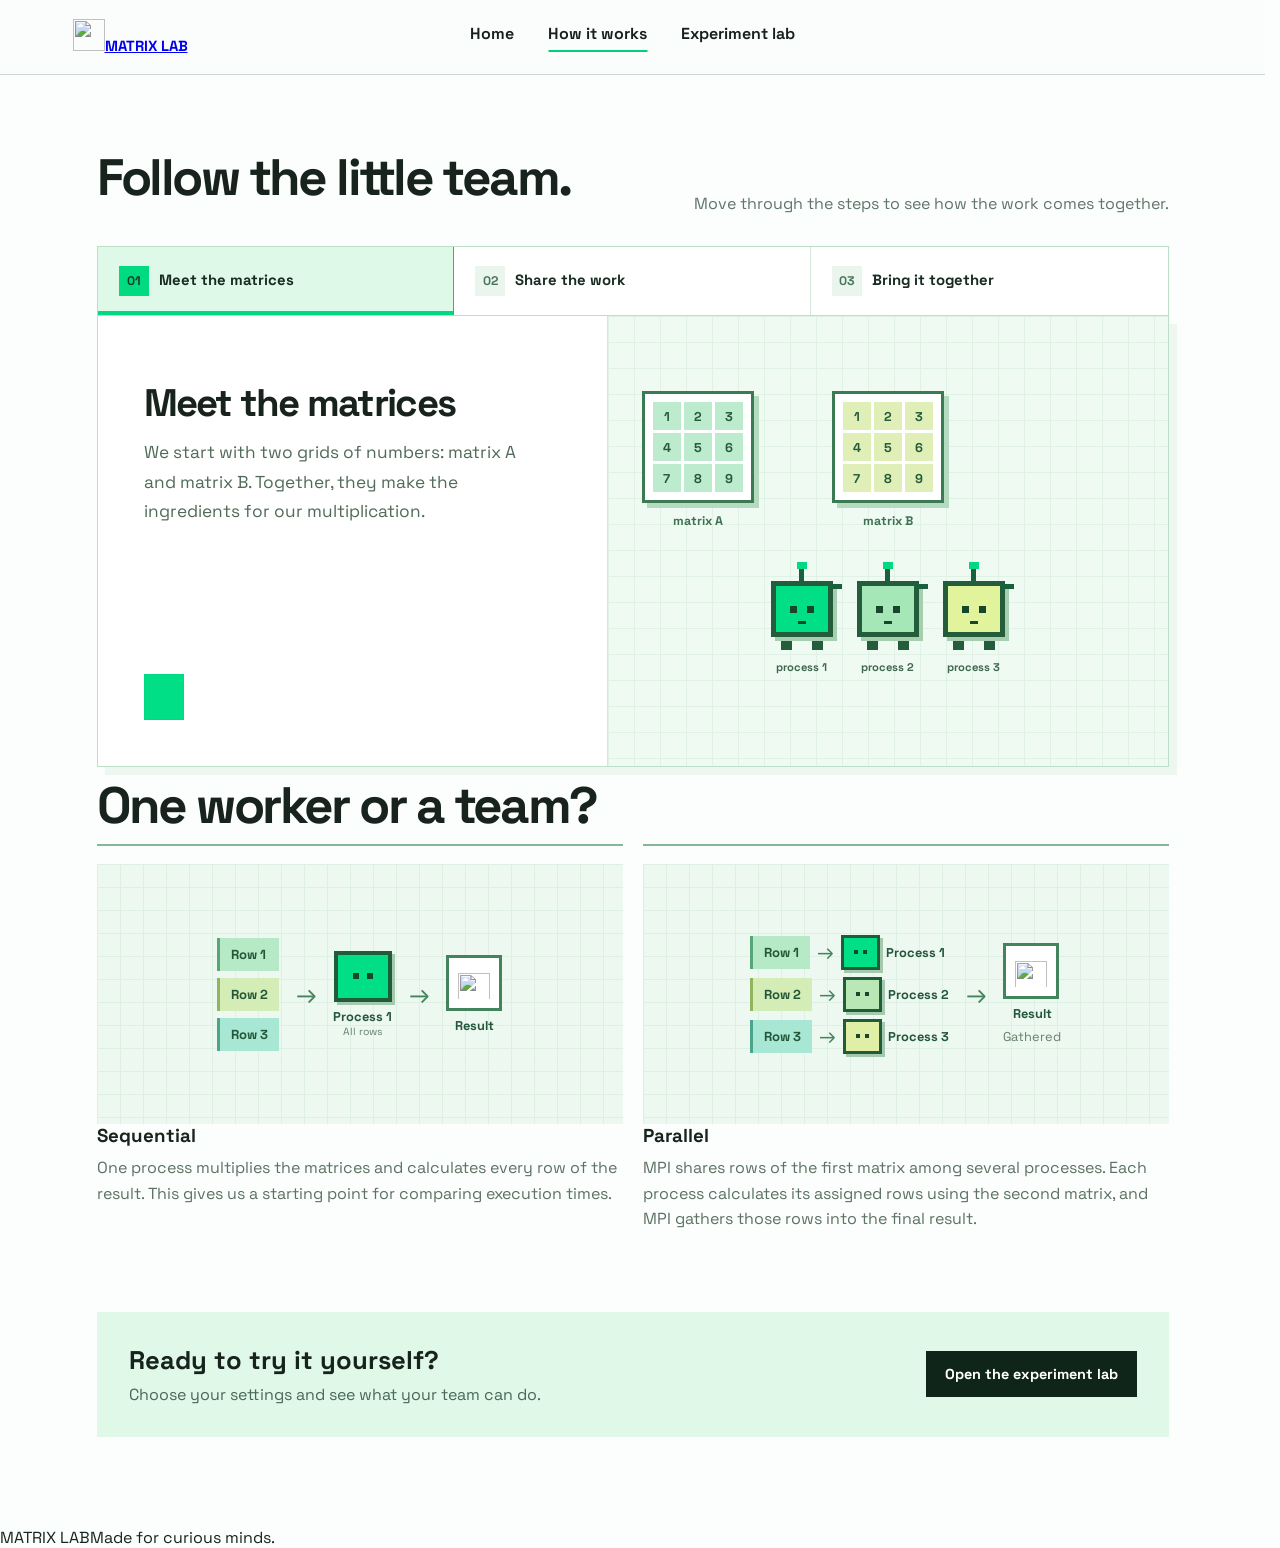
==== commit fb04e3de: "Add interactive matrix demonstrations and benchmark comparisons" ====
--- a/web/how.html
+++ b/web/how.html
@@ -6,20 +6,43 @@
 html{overflow-y:scroll;scrollbar-gutter:stable}body{min-height:100vh}main{animation:pageEnter .55s cubic-bezier(.2,.7,.2,1) both}@keyframes pageEnter{from{opacity:0;transform:translateY(14px)}to{opacity:1;transform:translateY(0)}}
 .worker .head i{animation:workerBlink 4.5s infinite;transform-origin:center}.worker:nth-child(2) .head i{animation-delay:1.2s}.worker:nth-child(3) .head i{animation-delay:2.6s}.worker .head{animation:workerTilt 4s ease-in-out infinite;transform-origin:bottom center}.worker:nth-child(2) .head{animation-delay:.5s}.worker:nth-child(3) .head{animation-delay:1s}@keyframes workerBlink{0%,44%,48%,100%{transform:scaleY(1)}46%{transform:scaleY(.12)}}@keyframes workerTilt{0%,100%{transform:rotate(0)}25%{transform:rotate(-4deg)}65%{transform:rotate(4deg)}}
 @media(prefers-reduced-motion:reduce){main,.worker,.worker .head,.worker .head i,.connector i{animation:none!important;transform:none!important}}
-</style><style id="drawing-polish">.walk{min-height:430px}.scene,.drawing{min-height:430px}.drawing{gap:25px}.drawing .matrix{grid-template-columns:repeat(3,34px);gap:4px}.drawing .matrix span{width:34px;height:34px;font-size:.8rem}.drawing .head{width:56px;height:52px;border-width:5px}.drawing .head i{width:7px;height:7px}.drawing .antenna{width:5px;height:13px}.drawing .feet{width:35px;height:8px}.drawing .team{gap:13px}.drawing .row i{width:12px;height:12px}@media(max-width:760px){.scene,.drawing{min-height:320px}.drawing{gap:9px;padding-left:8px;padding-right:8px}.drawing .matrix{grid-template-columns:repeat(3,24px)}.drawing .matrix span{width:24px;height:24px;font-size:.7rem}.drawing .head{width:39px;height:37px;border-width:4px}.drawing .head i{width:5px;height:5px}.drawing .team{gap:6px}.drawing .row i{width:9px;height:9px}}</style><style>main{animation:guideEnter .65s ease both}@keyframes guideEnter{from{opacity:0;transform:translateX(-20px)}to{opacity:1;transform:none}}@media(prefers-reduced-motion:reduce){main{animation:none}}</style><style id="continuous-scene">.drawing{position:relative;display:block;padding:0;min-height:430px;overflow:hidden}.scene-world{position:absolute;inset:0}.desk{position:absolute;bottom:76px;left:8%;right:8%;height:14px;background:#b1d8bb;transform:skewX(-20deg)}.shared-matrix{position:absolute;top:75px;left:13%;transition:transform .9s cubic-bezier(.2,.7,.2,1),opacity .6s}.shared-matrix.b-unit{left:47%}.shared-matrix.c-unit{left:66%;opacity:0;transform:translateY(25px) scale(.8)}.shared-matrix .matrix{grid-template-columns:repeat(3,28px)}.shared-matrix .matrix span{width:28px;height:28px}.shared-crew{position:absolute;bottom:105px;left:25%;display:flex;gap:20px;transition:transform .9s ease}.shared-crew .worker{position:relative}.shared-crew .head{width:54px;height:50px;border-width:5px;position:relative}.shared-crew .head:after{content:"";position:absolute;bottom:8px;width:8px;height:3px;background:#17462c}.shared-crew .worker:nth-child(2) .head{background:#a5e7b6}.shared-crew .worker:nth-child(3) .head{background:#e1f49b}.shared-crew .worker:after{content:"";position:absolute;top:24px;right:-9px;width:12px;height:5px;background:#18603e;transform-origin:left center;animation:wave 2.8s infinite ease-in-out}.parcel{display:flex;justify-content:center;gap:3px;margin-bottom:10px;opacity:0;transform:translateY(-30px);transition:opacity .6s,transform .9s}.parcel i{width:10px;height:10px;background:#00cf79;border:1px solid #428462}.world[data-stage="1"] .parcel{opacity:1;transform:translateY(0)}.world[data-stage="1"] .a-unit{transform:translate(-10px,-8px) scale(.82)}.world[data-stage="1"] .b-unit{transform:translate(55px,-8px) scale(.82)}.world[data-stage="1"] .shared-crew{transform:translateX(14px)}.world[data-stage="2"] .a-unit,.world[data-stage="2"] .b-unit{opacity:.35;transform:translate(-25px,-20px) scale(.7)}.world[data-stage="2"] .c-unit{opacity:1;transform:translateY(0) scale(1)}.world[data-stage="2"] .shared-crew{transform:translateX(-24px)}.world[data-stage="2"] .parcel{opacity:1;transform:translateY(-5px)}@keyframes wave{50%{transform:rotate(-40deg)}}@media(max-width:760px){.drawing{min-height:320px}.shared-matrix{top:50px;left:10%}.shared-matrix.b-unit{left:48%}.shared-matrix.c-unit{left:65%}.shared-matrix .matrix{grid-template-columns:repeat(3,22px)}.shared-matrix .matrix span{width:22px;height:22px}.shared-crew{bottom:80px;left:20%;gap:12px}.shared-crew .head{width:42px;height:39px;border-width:4px}.desk{bottom:52px}.world[data-stage="1"] .b-unit{transform:translate(20px,-8px) scale(.82)}}@media(prefers-reduced-motion:reduce){.shared-matrix,.shared-crew,.parcel{transition:none!important}.shared-crew .worker:after{animation:none!important}}</style><link rel="preconnect" href="https://fonts.googleapis.com"><link rel="preconnect" href="https://fonts.gstatic.com" crossorigin><link href="https://fonts.googleapis.com/css2?family=Space+Grotesk:wght@400;500;600;700&display=swap" rel="stylesheet"><style id="space-grotesk-font">body,body *{font-family:"Space Grotesk",sans-serif!important}</style><style id="scene-layout-fix">.shared-matrix,.shared-matrix.b-unit,.shared-matrix.c-unit{top:55px;left:16%;transform:translateX(-50%)}.shared-matrix.b-unit{left:50%}.shared-matrix.c-unit{left:84%;opacity:0}.drawing .shared-matrix .matrix{grid-template-columns:repeat(3,28px);gap:3px}.drawing .shared-matrix .matrix span{width:28px;height:28px}.shared-crew,.world[data-stage="1"] .shared-crew,.world[data-stage="2"] .shared-crew{left:50%;bottom:78px;transform:translateX(-50%);gap:22px}.world[data-stage="1"] .a-unit,.world[data-stage="1"] .b-unit,.world[data-stage="2"] .a-unit,.world[data-stage="2"] .b-unit{transform:translateX(-50%);opacity:1}.world[data-stage="2"] .c-unit{opacity:1;transform:translateX(-50%)}.world[data-stage="2"] .a-unit,.world[data-stage="2"] .b-unit{opacity:.45}.desk{bottom:68px}.scene-caption{background:#eaf6ee;padding-top:4px}.worker small{white-space:nowrap}.worker .parcel{margin-bottom:8px}@media(max-width:760px){.shared-matrix,.shared-matrix.b-unit,.shared-matrix.c-unit{top:46px}.drawing .shared-matrix .matrix{grid-template-columns:repeat(3,20px)}.drawing .shared-matrix .matrix span{width:20px;height:20px;font-size:.65rem}.shared-crew,.world[data-stage="1"] .shared-crew,.world[data-stage="2"] .shared-crew{bottom:60px;gap:12px}.desk{bottom:50px}.scene-caption{bottom:10px;font-size:.7rem}.world[data-stage="1"] .b-unit{transform:translateX(-50%)}}</style><style id="step-text-size">.step-nav button span{font-size:.9rem}.step-nav button strong{font-size:1.08rem}.copy .count{font-size:.9rem}.copy h3{font-size:2.25rem}.copy p{font-size:1.12rem;line-height:1.7}.scene-caption{font-size:.9rem}@media(max-width:760px){.step-nav button strong{font-size:.92rem}.copy h3{font-size:1.9rem}.copy p{font-size:1.04rem}.scene-caption{font-size:.82rem}}</style><style id="stable-step-controls">.walk .copy{justify-content:flex-start;min-height:430px}.walk .copy .count{margin-top:24px}.walk .copy h3{min-height:2.5em;margin-bottom:14px}.walk .copy .controls{margin-top:auto;padding-top:24px}@media(max-width:760px){.walk .copy{min-height:350px}.walk .copy .count{margin-top:0}.walk .copy h3{min-height:0}}</style><style id="processing-faces">.world[data-stage="1"] .worker .head i{width:9px;height:4px;animation:processingEyes 1.4s ease-in-out infinite;transform-origin:center}.world[data-stage="1"] .worker .head:after{width:7px;height:7px;border:2px solid #17462c;background:transparent;border-radius:50%;bottom:7px;animation:thinkingMouth 1.4s ease-in-out infinite}.world[data-stage="1"] .worker:nth-child(2) .head i,.world[data-stage="1"] .worker:nth-child(2) .head:after{animation-delay:.25s}.world[data-stage="1"] .worker:nth-child(3) .head i,.world[data-stage="1"] .worker:nth-child(3) .head:after{animation-delay:.5s}@keyframes processingEyes{50%{transform:translateY(2px) scaleX(.7)}}@keyframes thinkingMouth{50%{transform:scale(.65)}}@media(prefers-reduced-motion:reduce){.world[data-stage="1"] .worker .head i,.world[data-stage="1"] .worker .head:after{animation:none!important}}</style><style id="step-description-spacing">.walk .copy h3{min-height:0;margin-bottom:10px}</style><style id="completed-faces">.world[data-stage="2"] .worker .head i{width:9px;height:5px;border-top:3px solid #17462c;border-radius:50% 50% 0 0;background:transparent;animation:happyEyes 3s ease-in-out infinite}.world[data-stage="2"] .worker .head:after{width:13px;height:7px;border-bottom:3px solid #17462c;border-radius:0 0 12px 12px;background:transparent;bottom:7px}.world[data-stage="2"] .worker:nth-child(2) .head i{animation-delay:.4s}.world[data-stage="2"] .worker:nth-child(3) .head i{animation-delay:.8s}@keyframes happyEyes{50%{transform:translateY(-2px)}}@media(prefers-reduced-motion:reduce){.world[data-stage="2"] .worker .head i{animation:none!important}}</style><style id="walkthrough-final">.section-top h2{font-size:clamp(2.2rem,4vw,3.4rem)}.step-nav{gap:0;border:1px solid #bddec9;background:#fff;margin-top:30px}.step-nav button{position:relative;border:0;border-right:1px solid #d3e7d9;background:#fff;padding:19px 21px;transition:background .2s;color:#647c6c}.step-nav button:last-child{border-right:0}.step-nav button span{display:inline-grid;place-items:center;width:30px;height:30px;background:#eaf6ed;color:#467657;font-size:.78rem;font-weight:700}.step-nav button strong{display:inline-block;margin:0 0 0 10px;font-size:.93rem}.step-nav button[aria-pressed=true]{background:#dff9e8;box-shadow:inset 0 -4px #00d982}.step-nav button[aria-pressed=true] span{background:#00db81;color:#153d25}.walk{border:1px solid #bddec9;border-top:0;box-shadow:8px 8px 0 #edf6ef;min-height:450px}.walk .copy{min-height:450px;padding:46px;justify-content:flex-start}.walk .copy .count{margin-top:22px;color:#34845a;font-weight:700}.walk .copy h3{font-size:clamp(2rem,3vw,2.6rem);line-height:1.08;letter-spacing:-.045em;margin:20px 0 15px}.walk .copy p{color:#506a58;font-size:1.08rem;line-height:1.7}.walk .copy .controls{margin-top:auto;padding-top:25px}.controls button{font:700 .88rem system-ui,sans-serif;border:1px solid #b7cfc0;padding:13px 19px}.controls button.next{border-color:#00d982;background:#00df85;color:#153824}.scene,.drawing{min-height:450px}.scene{border-left:1px solid #d3e6d8;background-color:#eaf7ee;background-size:26px 26px}.scene-label{top:20px;left:22px;color:#668f72;font-size:.7rem}.scene-caption{bottom:0;left:0;right:0;background:#d9f0df;border-top:1px solid #c6e3ce;padding:13px 22px;color:#416d4f;font-size:.86rem}.shared-matrix,.shared-matrix.b-unit,.shared-matrix.c-unit{top:75px}.shared-crew,.world[data-stage="1"] .shared-crew,.world[data-stage="2"] .shared-crew{bottom:95px}.desk{bottom:87px}.tip{margin-top:25px}@media(max-width:760px){.step-nav button{padding:12px 8px}.step-nav button span{width:25px;height:25px;font-size:.7rem}.step-nav button strong{display:block;margin:8px 0 0;font-size:.79rem}.walk .copy{min-height:330px;padding:28px}.walk .copy .count{margin-top:0}.walk .copy h3{font-size:1.9rem;margin:16px 0 12px}.walk .copy p{font-size:1rem}.scene,.drawing{min-height:330px}.scene{border-left:0;border-top:1px solid #d3e6d8}.shared-matrix,.shared-matrix.b-unit,.shared-matrix.c-unit{top:53px}.shared-crew,.world[data-stage="1"] .shared-crew,.world[data-stage="2"] .shared-crew{bottom:65px}.desk{bottom:57px}.scene-caption{font-size:.75rem;padding:10px 15px}}</style><style id="walkthrough-art-redesign">.scene{background-color:#effaf2;background-image:linear-gradient(#e0f1e5 1px,transparent 1px),linear-gradient(90deg,#e0f1e5 1px,transparent 1px)}.drawing .shared-matrix .matrix{padding:8px;background:#fff;border:3px solid #3c7a53;box-shadow:5px 5px #b4dac0;gap:3px}.drawing .shared-matrix .matrix span{border:0;box-shadow:none;background:#bceccd;color:#245b3a}.drawing .shared-matrix .matrix.b span{background:#e0efb8}.drawing .shared-matrix .matrix.result span{background:#00df85}.shared-matrix small{font-size:.78rem;font-weight:700;color:#3d7251;margin-top:10px}.shared-crew .head{width:62px;height:56px;border:5px solid #235d3b;background:#00df85;box-shadow:4px 4px #a7ceaf;gap:10px}.shared-crew .head i{width:7px;height:7px}.shared-crew .antenna{width:5px;height:14px;position:relative}.shared-crew .antenna:before{content:"";position:absolute;width:10px;height:7px;top:-5px;left:-2px;background:#00d982}.shared-crew .feet{width:42px;height:13px;border-left:11px solid #235d3b;border-right:11px solid #235d3b}.shared-crew .worker small{display:block;font-size:.7rem;font-weight:700;margin-top:10px}.shared-crew .worker:after{top:35px}.shared-crew,.world[data-stage="1"] .shared-crew,.world[data-stage="2"] .shared-crew{gap:24px;bottom:92px}.world[data-stage="1"] .parcel i{background:#00d982}.world[data-stage="2"] .parcel i{background:#8ecdaa}.scene-label{letter-spacing:.04em}@media(max-width:760px){.drawing .shared-matrix .matrix{padding:5px;border-width:3px}.shared-matrix small{font-size:.68rem;margin-top:6px}.shared-crew .head{width:44px;height:42px;border-width:4px;gap:7px}.shared-crew .head i{width:5px;height:5px}.shared-crew .feet{width:32px;height:9px;border-width:8px}.shared-crew .worker small{font-size:.58rem}.shared-crew,.world[data-stage="1"] .shared-crew,.world[data-stage="2"] .shared-crew{gap:14px;bottom:62px}.shared-crew .worker:after{top:30px}}</style><style id="center-navigation">header{position:relative;min-height:69px}header nav{position:absolute;left:50%;transform:translateX(-50%);display:flex;gap:34px;white-space:nowrap}header nav a{font-size:1rem}@media(max-width:760px){header{padding-bottom:16px;flex-wrap:wrap}header nav{position:static;transform:none;order:3;width:100%;justify-content:center;gap:24px}header nav a{font-size:.95rem}}</style><style id="comparison-drawings">.compare article{padding-top:18px}.compare-art{height:190px;position:relative;display:flex;justify-content:center;align-items:center;gap:34px;background-color:#edf8f0;background-image:linear-gradient(#def0e3 1px,transparent 1px),linear-gradient(90deg,#def0e3 1px,transparent 1px);background-size:23px 23px;overflow:hidden;margin-bottom:23px}.art-caption{position:absolute;left:17px;top:14px;color:#5c876a;font-size:.68rem;font-weight:700;letter-spacing:.05em}.compare-worker{text-align:center;animation:compare-bob 3s ease-in-out infinite}.compare-antenna{height:12px;width:5px;background:#205b3a;margin:auto}.compare-face{width:55px;height:49px;background:#00df85;border:5px solid #205b3a;display:flex;align-items:center;justify-content:center;gap:9px;box-shadow:4px 4px #b2d5bb}.compare-face i{width:6px;height:6px;background:#17472d;animation:compare-blink 5s infinite}.compare-feet{width:36px;height:9px;border-left:10px solid #205b3a;border-right:10px solid #205b3a;margin:auto}.work-lines{display:flex;flex-direction:column;gap:6px}.work-lines span{width:65px;height:12px;background:repeating-linear-gradient(90deg,#65c993 0 16px,transparent 16px 19px)}.parallel-team{display:flex;gap:24px;align-items:center}.parallel-member{display:flex;flex-direction:column;align-items:center;gap:14px}.parallel-member .work-lines span{width:55px}.parallel-member:nth-child(2) .compare-face{background:#a5e7b6}.parallel-member:nth-child(3) .compare-face{background:#e0efad}.parallel-member:nth-child(2) .compare-worker{animation-delay:.35s}.parallel-member:nth-child(3) .compare-worker{animation-delay:.7s}.parallel-member:nth-child(2) .compare-face i{animation-delay:1s}.parallel-member:nth-child(3) .compare-face i{animation-delay:2s}@keyframes compare-bob{50%{transform:translateY(-6px)}}@keyframes compare-blink{0%,44%,48%,100%{transform:scaleY(1)}46%{transform:scaleY(.12)}}@media(max-width:760px){.compare-art{height:165px}.parallel-team{gap:18px}.compare-face{width:47px;height:43px}.parallel-member .work-lines span{width:48px}}@media(prefers-reduced-motion:reduce){.compare-worker,.compare-face i{animation:none!important}}</style><style id="comparison-flow">.flow-art{height:260px;position:relative;padding:48px 18px 42px;background-color:#edf8f0;background-image:linear-gradient(#def0e3 1px,transparent 1px),linear-gradient(90deg,#def0e3 1px,transparent 1px);background-size:23px 23px;overflow:hidden}.flow-label{position:absolute;top:16px;left:18px;color:#4f8060;font-size:.68rem;font-weight:700;letter-spacing:.03em}.seq-flow,.parallel-flow{height:100%;display:flex;align-items:center;justify-content:center;gap:13px}.flow-rows,.flow-lanes{display:flex;flex-direction:column;gap:7px}.flow-rows span,.lane-row{font-size:.7rem;font-weight:700;color:#24573a;padding:6px 9px;white-space:nowrap;background:#b6e9c5;border-left:3px solid #56a677}.flow-rows .row-2,.lane-row.row-2{background:#d4edb7;border-color:#91b55e}.flow-rows .row-3,.lane-row.row-3{background:#a7e7d4;border-color:#4aa68b}.flow-arrow,.lane-arrow{font-size:1.3rem;color:#43845c}.flow-process,.flow-result,.lane-process{text-align:center;color:#24573a}.flow-process strong,.flow-result strong,.lane-process strong,.flow-result small{display:block;white-space:nowrap;font-size:.68rem;margin-top:6px}.flow-process small{display:block;color:#64816d;font-size:.65rem}.flow-face{width:45px;height:40px;border:4px solid #205b3a;background:#00df85;display:flex;align-items:center;justify-content:center;gap:8px;margin:auto;box-shadow:3px 3px #a5c9ad}.flow-face i{width:6px;height:6px;background:#17472d;animation:flowBlink 5s infinite}.flow-result b{display:grid;place-items:center;width:45px;height:45px;font-size:2rem;background:#fff;border:3px solid #43845c;color:#00aa68}.flow-lane{display:flex;align-items:center;gap:7px}.lane-process{display:flex;align-items:center;gap:6px}.lane-process strong{margin:0}.lane-process .flow-face{width:32px;height:29px;border-width:3px;gap:5px}.lane-process .flow-face i{width:4px;height:4px}.flow-lane:nth-child(2) .flow-face{background:#b9e8b6}.flow-lane:nth-child(3) .flow-face{background:#e1efa6}.flow-caption{position:absolute;bottom:13px;left:18px;right:18px;margin:0!important;color:#4d765a!important;font-size:.74rem!important;line-height:1.3!important;font-weight:600}.flow-result small{font-weight:400;color:#63816b}@keyframes flowBlink{0%,44%,48%,100%{transform:scaleY(1)}46%{transform:scaleY(.1)}}@media(max-width:760px){.flow-art{height:235px;padding-left:10px;padding-right:10px}.seq-flow,.parallel-flow{gap:8px}.flow-lane{gap:5px}.flow-label{font-size:.62rem}.flow-rows span,.lane-row{padding:5px;font-size:.65rem}.lane-process strong{font-size:.62rem}}@media(prefers-reduced-motion:reduce){.flow-face i{animation:none}}</style><style id="larger-comparison-flow">.flow-art{height:260px;padding:20px 14px}.seq-flow,.parallel-flow{gap:17px}.flow-rows span,.lane-row{font-size:.82rem;padding:8px 11px}.flow-process strong,.flow-result strong,.lane-process strong,.flow-result small{font-size:.8rem}.flow-face{width:58px;height:51px}.lane-process .flow-face{width:39px;height:35px}.flow-result b{width:56px;height:56px;font-size:2.4rem}.flow-arrow{font-size:1.6rem}@media(max-width:760px){.flow-art{height:230px;padding:14px 8px}.seq-flow,.parallel-flow{gap:7px}.flow-rows span,.lane-row{font-size:.7rem;padding:6px}.lane-process strong{font-size:.68rem}.flow-face{width:48px;height:43px}.lane-process .flow-face{width:34px;height:31px}.flow-result b{width:45px;height:45px;font-size:2rem}}</style><style id="stagger-comparison-blinks">.flow-lane:nth-child(1) .flow-face i{animation-delay:0s;animation-duration:4.7s}.flow-lane:nth-child(2) .flow-face i{animation-delay:1.2s;animation-duration:5.3s}.flow-lane:nth-child(3) .flow-face i{animation-delay:2.5s;animation-duration:5.9s}@media(prefers-reduced-motion:reduce){.flow-lane .flow-face i{animation:none}}</style></head><body>
-<header><div class="brand"><span>▦</span> MATRIX LAB</div><nav aria-label="Main navigation"><a href="/">Home</a><a href="/how" aria-current="page">How it works</a><a href="/lab">Experiment lab</a></nav></header>
-<main><section class="intro"><div class="intro-inner"><div><div class="kicker">A little guide to parallel computing</div><h1>One big job.<br><span>A little teamwork.</span></h1><p>Meet the tiny helpers behind the math. Follow their journey from two matrices to one finished answer.</p></div></div></section>
-<section class="content"><div class="section-top"><div><div class="kicker">The walkthrough</div><h2>Follow the little team.</h2></div><p>Move through the steps to see how the work comes together.</p></div>
+</style><style id="drawing-polish">.walk{min-height:430px}.scene,.drawing{min-height:430px}.drawing{gap:25px}.drawing .matrix{grid-template-columns:repeat(3,34px);gap:4px}.drawing .matrix span{width:34px;height:34px;font-size:.8rem}.drawing .head{width:56px;height:52px;border-width:5px}.drawing .head i{width:7px;height:7px}.drawing .antenna{width:5px;height:13px}.drawing .feet{width:35px;height:8px}.drawing .team{gap:13px}.drawing .row i{width:12px;height:12px}@media(max-width:760px){.scene,.drawing{min-height:320px}.drawing{gap:9px;padding-left:8px;padding-right:8px}.drawing .matrix{grid-template-columns:repeat(3,24px)}.drawing .matrix span{width:24px;height:24px;font-size:.7rem}.drawing .head{width:39px;height:37px;border-width:4px}.drawing .head i{width:5px;height:5px}.drawing .team{gap:6px}.drawing .row i{width:9px;height:9px}}</style><style>main{animation:guideEnter .65s ease both}@keyframes guideEnter{from{opacity:0;transform:translateX(-20px)}to{opacity:1;transform:none}}@media(prefers-reduced-motion:reduce){main{animation:none}}</style><style id="continuous-scene">.drawing{position:relative;display:block;padding:0;min-height:430px;overflow:hidden}.scene-world{position:absolute;inset:0}.desk{position:absolute;bottom:76px;left:8%;right:8%;height:14px;background:#b1d8bb;transform:skewX(-20deg)}.shared-matrix{position:absolute;top:75px;left:13%;transition:transform .9s cubic-bezier(.2,.7,.2,1),opacity .6s}.shared-matrix.b-unit{left:47%}.shared-matrix.c-unit{left:66%;opacity:0;transform:translateY(25px) scale(.8)}.shared-matrix .matrix{grid-template-columns:repeat(3,28px)}.shared-matrix .matrix span{width:28px;height:28px}.shared-crew{position:absolute;bottom:105px;left:25%;display:flex;gap:20px;transition:transform .9s ease}.shared-crew .worker{position:relative}.shared-crew .head{width:54px;height:50px;border-width:5px;position:relative}.shared-crew .head:after{content:"";position:absolute;bottom:8px;width:8px;height:3px;background:#17462c}.shared-crew .worker:nth-child(2) .head{background:#a5e7b6}.shared-crew .worker:nth-child(3) .head{background:#e1f49b}.shared-crew .worker:after{content:"";position:absolute;top:24px;right:-9px;width:12px;height:5px;background:#18603e;transform-origin:left center;animation:wave 2.8s infinite ease-in-out}.parcel{display:flex;justify-content:center;gap:3px;margin-bottom:10px;opacity:0;transform:translateY(-30px);transition:opacity .6s,transform .9s}.parcel i{width:10px;height:10px;background:#00cf79;border:1px solid #428462}.world[data-stage="1"] .parcel{opacity:1;transform:translateY(0)}.world[data-stage="1"] .a-unit{transform:translate(-10px,-8px) scale(.82)}.world[data-stage="1"] .b-unit{transform:translate(55px,-8px) scale(.82)}.world[data-stage="1"] .shared-crew{transform:translateX(14px)}.world[data-stage="2"] .a-unit,.world[data-stage="2"] .b-unit{opacity:.35;transform:translate(-25px,-20px) scale(.7)}.world[data-stage="2"] .c-unit{opacity:1;transform:translateY(0) scale(1)}.world[data-stage="2"] .shared-crew{transform:translateX(-24px)}.world[data-stage="2"] .parcel{opacity:1;transform:translateY(-5px)}@keyframes wave{50%{transform:rotate(-40deg)}}@media(max-width:760px){.drawing{min-height:320px}.shared-matrix{top:50px;left:10%}.shared-matrix.b-unit{left:48%}.shared-matrix.c-unit{left:65%}.shared-matrix .matrix{grid-template-columns:repeat(3,22px)}.shared-matrix .matrix span{width:22px;height:22px}.shared-crew{bottom:80px;left:20%;gap:12px}.shared-crew .head{width:42px;height:39px;border-width:4px}.desk{bottom:52px}.world[data-stage="1"] .b-unit{transform:translate(20px,-8px) scale(.82)}}@media(prefers-reduced-motion:reduce){.shared-matrix,.shared-crew,.parcel{transition:none!important}.shared-crew .worker:after{animation:none!important}}</style><link rel="preconnect" href="https://fonts.googleapis.com"><link rel="preconnect" href="https://fonts.gstatic.com" crossorigin><link href="https://fonts.googleapis.com/css2?family=Space+Grotesk:wght@400;500;600;700&display=swap" rel="stylesheet"><style id="space-grotesk-font">body,body *{font-family:"Space Grotesk",sans-serif!important}</style><style id="scene-layout-fix">.shared-matrix,.shared-matrix.b-unit,.shared-matrix.c-unit{top:55px;left:16%;transform:translateX(-50%)}.shared-matrix.b-unit{left:50%}.shared-matrix.c-unit{left:84%;opacity:0}.drawing .shared-matrix .matrix{grid-template-columns:repeat(3,28px);gap:3px}.drawing .shared-matrix .matrix span{width:28px;height:28px}.shared-crew,.world[data-stage="1"] .shared-crew,.world[data-stage="2"] .shared-crew{left:50%;bottom:78px;transform:translateX(-50%);gap:22px}.world[data-stage="1"] .a-unit,.world[data-stage="1"] .b-unit,.world[data-stage="2"] .a-unit,.world[data-stage="2"] .b-unit{transform:translateX(-50%);opacity:1}.world[data-stage="2"] .c-unit{opacity:1;transform:translateX(-50%)}.world[data-stage="2"] .a-unit,.world[data-stage="2"] .b-unit{opacity:.45}.desk{bottom:68px}.scene-caption{background:#eaf6ee;padding-top:4px}.worker small{white-space:nowrap}.worker .parcel{margin-bottom:8px}@media(max-width:760px){.shared-matrix,.shared-matrix.b-unit,.shared-matrix.c-unit{top:46px}.drawing .shared-matrix .matrix{grid-template-columns:repeat(3,20px)}.drawing .shared-matrix .matrix span{width:20px;height:20px;font-size:.65rem}.shared-crew,.world[data-stage="1"] .shared-crew,.world[data-stage="2"] .shared-crew{bottom:60px;gap:12px}.desk{bottom:50px}.scene-caption{bottom:10px;font-size:.7rem}.world[data-stage="1"] .b-unit{transform:translateX(-50%)}}</style><style id="step-text-size">.step-nav button span{font-size:.9rem}.step-nav button strong{font-size:1.08rem}.copy .count{font-size:.9rem}.copy h3{font-size:2.25rem}.copy p{font-size:1.12rem;line-height:1.7}.scene-caption{font-size:.9rem}@media(max-width:760px){.step-nav button strong{font-size:.92rem}.copy h3{font-size:1.9rem}.copy p{font-size:1.04rem}.scene-caption{font-size:.82rem}}</style><style id="stable-step-controls">.walk .copy{justify-content:flex-start;min-height:430px}.walk .copy .count{margin-top:24px}.walk .copy h3{min-height:2.5em;margin-bottom:14px}.walk .copy .controls{margin-top:auto;padding-top:24px}@media(max-width:760px){.walk .copy{min-height:350px}.walk .copy .count{margin-top:0}.walk .copy h3{min-height:0}}</style><style id="processing-faces">.world[data-stage="1"] .worker .head i{width:9px;height:4px;animation:processingEyes 1.4s ease-in-out infinite;transform-origin:center}.world[data-stage="1"] .worker .head:after{width:7px;height:7px;border:2px solid #17462c;background:transparent;border-radius:50%;bottom:7px;animation:thinkingMouth 1.4s ease-in-out infinite}.world[data-stage="1"] .worker:nth-child(2) .head i,.world[data-stage="1"] .worker:nth-child(2) .head:after{animation-delay:.25s}.world[data-stage="1"] .worker:nth-child(3) .head i,.world[data-stage="1"] .worker:nth-child(3) .head:after{animation-delay:.5s}@keyframes processingEyes{50%{transform:translateY(2px) scaleX(.7)}}@keyframes thinkingMouth{50%{transform:scale(.65)}}@media(prefers-reduced-motion:reduce){.world[data-stage="1"] .worker .head i,.world[data-stage="1"] .worker .head:after{animation:none!important}}</style><style id="step-description-spacing">.walk .copy h3{min-height:0;margin-bottom:10px}</style><style id="completed-faces">.world[data-stage="2"] .worker .head i{width:9px;height:5px;border-top:3px solid #17462c;border-radius:50% 50% 0 0;background:transparent;animation:happyEyes 3s ease-in-out infinite}.world[data-stage="2"] .worker .head:after{width:13px;height:7px;border-bottom:3px solid #17462c;border-radius:0 0 12px 12px;background:transparent;bottom:7px}.world[data-stage="2"] .worker:nth-child(2) .head i{animation-delay:.4s}.world[data-stage="2"] .worker:nth-child(3) .head i{animation-delay:.8s}@keyframes happyEyes{50%{transform:translateY(-2px)}}@media(prefers-reduced-motion:reduce){.world[data-stage="2"] .worker .head i{animation:none!important}}</style><style id="walkthrough-final">.section-top h2{font-size:clamp(2.2rem,4vw,3.4rem)}.step-nav{gap:0;border:1px solid #bddec9;background:#fff;margin-top:30px}.step-nav button{position:relative;border:0;border-right:1px solid #d3e7d9;background:#fff;padding:19px 21px;transition:background .2s;color:#647c6c}.step-nav button:last-child{border-right:0}.step-nav button span{display:inline-grid;place-items:center;width:30px;height:30px;background:#eaf6ed;color:#467657;font-size:.78rem;font-weight:700}.step-nav button strong{display:inline-block;margin:0 0 0 10px;font-size:.93rem}.step-nav button[aria-pressed=true]{background:#dff9e8;box-shadow:inset 0 -4px #00d982}.step-nav button[aria-pressed=true] span{background:#00db81;color:#153d25}.walk{border:1px solid #bddec9;border-top:0;box-shadow:8px 8px 0 #edf6ef;min-height:450px}.walk .copy{min-height:450px;padding:46px;justify-content:flex-start}.walk .copy .count{margin-top:22px;color:#34845a;font-weight:700}.walk .copy h3{font-size:clamp(2rem,3vw,2.6rem);line-height:1.08;letter-spacing:-.045em;margin:20px 0 15px}.walk .copy p{color:#506a58;font-size:1.08rem;line-height:1.7}.walk .copy .controls{margin-top:auto;padding-top:25px}.controls button{font:700 .88rem system-ui,sans-serif;border:1px solid #b7cfc0;padding:13px 19px}.controls button.next{border-color:#00d982;background:#00df85;color:#153824}.scene,.drawing{min-height:450px}.scene{border-left:1px solid #d3e6d8;background-color:#eaf7ee;background-size:26px 26px}.scene-label{top:20px;left:22px;color:#668f72;font-size:.7rem}.scene-caption{bottom:0;left:0;right:0;background:#d9f0df;border-top:1px solid #c6e3ce;padding:13px 22px;color:#416d4f;font-size:.86rem}.shared-matrix,.shared-matrix.b-unit,.shared-matrix.c-unit{top:75px}.shared-crew,.world[data-stage="1"] .shared-crew,.world[data-stage="2"] .shared-crew{bottom:95px}.desk{bottom:87px}.tip{margin-top:25px}@media(max-width:760px){.step-nav button{padding:12px 8px}.step-nav button span{width:25px;height:25px;font-size:.7rem}.step-nav button strong{display:block;margin:8px 0 0;font-size:.79rem}.walk .copy{min-height:330px;padding:28px}.walk .copy .count{margin-top:0}.walk .copy h3{font-size:1.9rem;margin:16px 0 12px}.walk .copy p{font-size:1rem}.scene,.drawing{min-height:330px}.scene{border-left:0;border-top:1px solid #d3e6d8}.shared-matrix,.shared-matrix.b-unit,.shared-matrix.c-unit{top:53px}.shared-crew,.world[data-stage="1"] .shared-crew,.world[data-stage="2"] .shared-crew{bottom:65px}.desk{bottom:57px}.scene-caption{font-size:.75rem;padding:10px 15px}}</style><style id="walkthrough-art-redesign">.scene{background-color:#effaf2;background-image:linear-gradient(#e0f1e5 1px,transparent 1px),linear-gradient(90deg,#e0f1e5 1px,transparent 1px)}.drawing .shared-matrix .matrix{padding:8px;background:#fff;border:3px solid #3c7a53;box-shadow:5px 5px #b4dac0;gap:3px}.drawing .shared-matrix .matrix span{border:0;box-shadow:none;background:#bceccd;color:#245b3a}.drawing .shared-matrix .matrix.b span{background:#e0efb8}.drawing .shared-matrix .matrix.result span{background:#00df85}.shared-matrix small{font-size:.78rem;font-weight:700;color:#3d7251;margin-top:10px}.shared-crew .head{width:62px;height:56px;border:5px solid #235d3b;background:#00df85;box-shadow:4px 4px #a7ceaf;gap:10px}.shared-crew .head i{width:7px;height:7px}.shared-crew .antenna{width:5px;height:14px;position:relative}.shared-crew .antenna:before{content:"";position:absolute;width:10px;height:7px;top:-5px;left:-2px;background:#00d982}.shared-crew .feet{width:42px;height:13px;border-left:11px solid #235d3b;border-right:11px solid #235d3b}.shared-crew .worker small{display:block;font-size:.7rem;font-weight:700;margin-top:10px}.shared-crew .worker:after{top:35px}.shared-crew,.world[data-stage="1"] .shared-crew,.world[data-stage="2"] .shared-crew{gap:24px;bottom:92px}.world[data-stage="1"] .parcel i{background:#00d982}.world[data-stage="2"] .parcel i{background:#8ecdaa}.scene-label{letter-spacing:.04em}@media(max-width:760px){.drawing .shared-matrix .matrix{padding:5px;border-width:3px}.shared-matrix small{font-size:.68rem;margin-top:6px}.shared-crew .head{width:44px;height:42px;border-width:4px;gap:7px}.shared-crew .head i{width:5px;height:5px}.shared-crew .feet{width:32px;height:9px;border-width:8px}.shared-crew .worker small{font-size:.58rem}.shared-crew,.world[data-stage="1"] .shared-crew,.world[data-stage="2"] .shared-crew{gap:14px;bottom:62px}.shared-crew .worker:after{top:30px}}</style><style id="center-navigation">header{position:relative;min-height:69px}header nav{position:absolute;left:50%;transform:translateX(-50%);display:flex;gap:34px;white-space:nowrap}header nav a{font-size:1rem}@media(max-width:760px){header{padding-bottom:16px;flex-wrap:wrap}header nav{position:static;transform:none;order:3;width:100%;justify-content:center;gap:24px}header nav a{font-size:.95rem}}</style><style id="comparison-drawings">.compare article{padding-top:18px}.compare-art{height:190px;position:relative;display:flex;justify-content:center;align-items:center;gap:34px;background-color:#edf8f0;background-image:linear-gradient(#def0e3 1px,transparent 1px),linear-gradient(90deg,#def0e3 1px,transparent 1px);background-size:23px 23px;overflow:hidden;margin-bottom:23px}.art-caption{position:absolute;left:17px;top:14px;color:#5c876a;font-size:.68rem;font-weight:700;letter-spacing:.05em}.compare-worker{text-align:center;animation:compare-bob 3s ease-in-out infinite}.compare-antenna{height:12px;width:5px;background:#205b3a;margin:auto}.compare-face{width:55px;height:49px;background:#00df85;border:5px solid #205b3a;display:flex;align-items:center;justify-content:center;gap:9px;box-shadow:4px 4px #b2d5bb}.compare-face i{width:6px;height:6px;background:#17472d;animation:compare-blink 5s infinite}.compare-feet{width:36px;height:9px;border-left:10px solid #205b3a;border-right:10px solid #205b3a;margin:auto}.work-lines{display:flex;flex-direction:column;gap:6px}.work-lines span{width:65px;height:12px;background:repeating-linear-gradient(90deg,#65c993 0 16px,transparent 16px 19px)}.parallel-team{display:flex;gap:24px;align-items:center}.parallel-member{display:flex;flex-direction:column;align-items:center;gap:14px}.parallel-member .work-lines span{width:55px}.parallel-member:nth-child(2) .compare-face{background:#a5e7b6}.parallel-member:nth-child(3) .compare-face{background:#e0efad}.parallel-member:nth-child(2) .compare-worker{animation-delay:.35s}.parallel-member:nth-child(3) .compare-worker{animation-delay:.7s}.parallel-member:nth-child(2) .compare-face i{animation-delay:1s}.parallel-member:nth-child(3) .compare-face i{animation-delay:2s}@keyframes compare-bob{50%{transform:translateY(-6px)}}@keyframes compare-blink{0%,44%,48%,100%{transform:scaleY(1)}46%{transform:scaleY(.12)}}@media(max-width:760px){.compare-art{height:165px}.parallel-team{gap:18px}.compare-face{width:47px;height:43px}.parallel-member .work-lines span{width:48px}}@media(prefers-reduced-motion:reduce){.compare-worker,.compare-face i{animation:none!important}}</style><style id="comparison-flow">.flow-art{height:260px;position:relative;padding:48px 18px 42px;background-color:#edf8f0;background-image:linear-gradient(#def0e3 1px,transparent 1px),linear-gradient(90deg,#def0e3 1px,transparent 1px);background-size:23px 23px;overflow:hidden}.flow-label{position:absolute;top:16px;left:18px;color:#4f8060;font-size:.68rem;font-weight:700;letter-spacing:.03em}.seq-flow,.parallel-flow{height:100%;display:flex;align-items:center;justify-content:center;gap:13px}.flow-rows,.flow-lanes{display:flex;flex-direction:column;gap:7px}.flow-rows span,.lane-row{font-size:.7rem;font-weight:700;color:#24573a;padding:6px 9px;white-space:nowrap;background:#b6e9c5;border-left:3px solid #56a677}.flow-rows .row-2,.lane-row.row-2{background:#d4edb7;border-color:#91b55e}.flow-rows .row-3,.lane-row.row-3{background:#a7e7d4;border-color:#4aa68b}.flow-arrow,.lane-arrow{font-size:1.3rem;color:#43845c}.flow-process,.flow-result,.lane-process{text-align:center;color:#24573a}.flow-process strong,.flow-result strong,.lane-process strong,.flow-result small{display:block;white-space:nowrap;font-size:.68rem;margin-top:6px}.flow-process small{display:block;color:#64816d;font-size:.65rem}.flow-face{width:45px;height:40px;border:4px solid #205b3a;background:#00df85;display:flex;align-items:center;justify-content:center;gap:8px;margin:auto;box-shadow:3px 3px #a5c9ad}.flow-face i{width:6px;height:6px;background:#17472d;animation:flowBlink 5s infinite}.flow-result b{display:grid;place-items:center;width:45px;height:45px;font-size:2rem;background:#fff;border:3px solid #43845c;color:#00aa68}.flow-lane{display:flex;align-items:center;gap:7px}.lane-process{display:flex;align-items:center;gap:6px}.lane-process strong{margin:0}.lane-process .flow-face{width:32px;height:29px;border-width:3px;gap:5px}.lane-process .flow-face i{width:4px;height:4px}.flow-lane:nth-child(2) .flow-face{background:#b9e8b6}.flow-lane:nth-child(3) .flow-face{background:#e1efa6}.flow-caption{position:absolute;bottom:13px;left:18px;right:18px;margin:0!important;color:#4d765a!important;font-size:.74rem!important;line-height:1.3!important;font-weight:600}.flow-result small{font-weight:400;color:#63816b}@keyframes flowBlink{0%,44%,48%,100%{transform:scaleY(1)}46%{transform:scaleY(.1)}}@media(max-width:760px){.flow-art{height:235px;padding-left:10px;padding-right:10px}.seq-flow,.parallel-flow{gap:8px}.flow-lane{gap:5px}.flow-label{font-size:.62rem}.flow-rows span,.lane-row{padding:5px;font-size:.65rem}.lane-process strong{font-size:.62rem}}@media(prefers-reduced-motion:reduce){.flow-face i{animation:none}}</style><style id="larger-comparison-flow">.flow-art{height:260px;padding:20px 14px}.seq-flow,.parallel-flow{gap:17px}.flow-rows span,.lane-row{font-size:.82rem;padding:8px 11px}.flow-process strong,.flow-result strong,.lane-process strong,.flow-result small{font-size:.8rem}.flow-face{width:58px;height:51px}.lane-process .flow-face{width:39px;height:35px}.flow-result b{width:56px;height:56px;font-size:2.4rem}.flow-arrow{font-size:1.6rem}@media(max-width:760px){.flow-art{height:230px;padding:14px 8px}.seq-flow,.parallel-flow{gap:7px}.flow-rows span,.lane-row{font-size:.7rem;padding:6px}.lane-process strong{font-size:.68rem}.flow-face{width:48px;height:43px}.lane-process .flow-face{width:34px;height:31px}.flow-result b{width:45px;height:45px;font-size:2rem}}</style><style id="stagger-comparison-blinks">.flow-lane:nth-child(1) .flow-face i{animation-delay:0s;animation-duration:4.7s}.flow-lane:nth-child(2) .flow-face i{animation-delay:1.2s;animation-duration:5.3s}.flow-lane:nth-child(3) .flow-face i{animation-delay:2.5s;animation-duration:5.9s}@media(prefers-reduced-motion:reduce){.flow-lane .flow-face i{animation:none}}</style><link rel="icon" type="image/svg+xml" href="/logo.svg"><link rel="stylesheet" href="/shared.css"></head><body>
+<header><a class="brand" href="/" aria-label="Matrix Lab home"><img class="matrix-logo" src="/logo.svg" alt="" width="32" height="32">MATRIX LAB</a><nav aria-label="Main navigation"><a href="/">Home</a><a href="/how" aria-current="page">How it works</a><a href="/lab">Experiment lab</a></nav></header>
+<main>
+<section class="content"><div class="section-top"><div><h2>Follow the little team.</h2></div><p>Move through the steps to see how the work comes together.</p></div>
 <div class="step-nav" aria-label="Walkthrough steps"><button type="button" data-step="0" aria-pressed="true"><span>01</span><strong>Meet the matrices</strong></button><button type="button" data-step="1" aria-pressed="false"><span>02</span><strong>Share the work</strong></button><button type="button" data-step="2" aria-pressed="false"><span>03</span><strong>Bring it together</strong></button></div>
-<div class="walk"><div class="copy" aria-live="polite"><span class="count" id="count">STEP 01 / 03</span><h3 id="title">Meet the matrices</h3><p id="detail">We start with two grids of numbers: matrix A and matrix B. Together, they make the ingredients for our multiplication.</p><div class="controls"><button type="button" id="back" disabled>Previous</button><button type="button" id="next" class="next">Next step</button></div></div><div class="scene"><div class="scene-label">THE TEAM AT WORK</div><div id="drawing" class="drawing" aria-hidden="true"></div><div class="scene-caption" id="caption">Two matrices are ready for the experiment.</div></div></div>
-<div class="tip"><span class="tip-icon" aria-hidden="true">✳</span><span><strong>Meet the workers.</strong> Each character represents an MPI process. It receives rows of A and a copy of B, calculates its part, and helps form the result.</span></div>
-<div class="section-top"><div><div class="kicker">Two ways to work</div><h2>One worker or a team?</h2></div></div><div class="compare"><article><div class="flow-art" role="img" aria-label="Sequential: one process handles row 1, then row 2, then row 3"><div class="seq-flow"><div class="flow-rows"><span class="row-1">Row 1</span><span class="row-2">Row 2</span><span class="row-3">Row 3</span></div><div class="flow-arrow">→</div><div class="flow-process"><div class="flow-face"><i></i><i></i></div><strong>Process 1</strong><small>All rows</small></div><div class="flow-arrow">→</div><div class="flow-result"><b>▦</b><strong>Result</strong></div></div></div><h3>Sequential</h3><p>One process multiplies the matrices and calculates every row of the result. This gives us a starting point for comparing execution times.</p></article><article><div class="flow-art" role="img" aria-label="Parallel: processes 1, 2 and 3 each handle a different row at the same time, and MPI gathers their results"><div class="parallel-flow"><div class="flow-lanes"><div class="flow-lane"><span class="lane-row row-1">Row 1</span><span class="lane-arrow">→</span><div class="lane-process"><div class="flow-face"><i></i><i></i></div><strong>Process 1</strong></div></div><div class="flow-lane"><span class="lane-row row-2">Row 2</span><span class="lane-arrow">→</span><div class="lane-process"><div class="flow-face"><i></i><i></i></div><strong>Process 2</strong></div></div><div class="flow-lane"><span class="lane-row row-3">Row 3</span><span class="lane-arrow">→</span><div class="lane-process"><div class="flow-face"><i></i><i></i></div><strong>Process 3</strong></div></div></div><div class="flow-arrow">→</div><div class="flow-result"><b>▦</b><strong>Result</strong><small>Gathered</small></div></div></div><h3>Parallel</h3><p>MPI shares rows of the first matrix among several processes. Each process calculates its assigned rows using the second matrix, and MPI gathers those rows into the final result.</p></article></div>
-<div class="finish"><div><h2>Ready to try it yourself?</h2><p>Choose your settings and see what your team can do.</p></div><a href="/lab">Open the experiment lab</a></div></section></main><footer class="foot">▦ &nbsp; MATRIX LAB &nbsp; · &nbsp; Made for curious minds.</footer>
+<div class="walk"><div class="copy" aria-live="polite"><h3 id="title">Meet the matrices</h3><p id="detail">We start with two grids of numbers: matrix A and matrix B. Together, they make the ingredients for our multiplication.</p><div class="controls"><button type="button" id="back" aria-label="Previous step" title="Previous step" hidden><svg viewBox="0 0 24 24" fill="none" stroke="currentColor" stroke-width="2" stroke-linecap="round" stroke-linejoin="round" aria-hidden="true"><path d="m14 6-6 6 6 6"/></svg></button><button type="button" id="next" class="next" aria-label="Next step" title="Next step"><svg viewBox="0 0 24 24" fill="none" stroke="currentColor" stroke-width="2" stroke-linecap="round" stroke-linejoin="round" aria-hidden="true"><path d="m10 6 6 6-6 6"/></svg></button></div></div><div class="scene"><div id="drawing" class="drawing" aria-hidden="true"></div></div></div>
+
+<div class="section-top"><div><h2>One worker or a team?</h2></div></div><div class="compare"><article><div class="flow-art" role="img" aria-label="Sequential: one process handles row 1, then row 2, then row 3"><div class="seq-flow"><div class="flow-rows"><span class="row-1">Row 1</span><span class="row-2">Row 2</span><span class="row-3">Row 3</span></div><div class="flow-arrow">→</div><div class="flow-process"><div class="flow-face"><i></i><i></i></div><strong>Process 1</strong><small>All rows</small></div><div class="flow-arrow">→</div><div class="flow-result"><b><img class="matrix-logo" src="/logo.svg" alt="" width="32" height="32"></b><strong>Result</strong></div></div></div><h3>Sequential</h3><p>One process multiplies the matrices and calculates every row of the result. This gives us a starting point for comparing execution times.</p></article><article><div class="flow-art" role="img" aria-label="Parallel: processes 1, 2 and 3 each handle a different row at the same time, and MPI gathers their results"><div class="parallel-flow"><div class="flow-lanes"><div class="flow-lane"><span class="lane-row row-1">Row 1</span><span class="lane-arrow">→</span><div class="lane-process"><div class="flow-face"><i></i><i></i></div><strong>Process 1</strong></div></div><div class="flow-lane"><span class="lane-row row-2">Row 2</span><span class="lane-arrow">→</span><div class="lane-process"><div class="flow-face"><i></i><i></i></div><strong>Process 2</strong></div></div><div class="flow-lane"><span class="lane-row row-3">Row 3</span><span class="lane-arrow">→</span><div class="lane-process"><div class="flow-face"><i></i><i></i></div><strong>Process 3</strong></div></div></div><div class="flow-arrow">→</div><div class="flow-result"><b><img class="matrix-logo" src="/logo.svg" alt="" width="32" height="32"></b><strong>Result</strong><small>Gathered</small></div></div></div><h3>Parallel</h3><p>MPI shares rows of the first matrix among several processes. Each process calculates its assigned rows using the second matrix, and MPI gathers those rows into the final result.</p></article></div>
+<div class="finish"><div><h2>Ready to try it yourself?</h2><p>Choose your settings and see what your team can do.</p></div><a href="/lab">Open the experiment lab</a></div></section></main><footer class="matrix-footer"><span class="footer-brand">MATRIX LAB</span><span>Made for curious minds.</span></footer>
 <script>
 const $=id=>document.getElementById(id);
 const matrix=(label,cls,values)=>`<div class="unit shared-matrix ${cls}"><div class="matrix ${cls==='b-unit'?'b':cls==='c-unit'?'result':''}">${values.map(n=>`<span>${n}</span>`).join('')}</div><small>${label}</small></div>`;
 const nums=[1,2,3,4,5,6,7,8,9];
 $('drawing').innerHTML=`<div class="scene-world world" id="world" data-stage="0">${matrix('matrix A','a-unit',nums)}${matrix('matrix B','b-unit',nums)}${matrix('result C','c-unit',Array(9).fill('·'))}<div class="shared-crew">${[1,2,3].map(n=>`<div class="worker"><div class="parcel"><i></i><i></i><i></i></div><div class="antenna"></div><div class="head"><i></i><i></i></div><div class="feet"></div><small>process ${n}</small></div>`).join('')}</div></div>`;
 const stages=[{title:'Meet the matrices',detail:'We start with two grids of numbers: matrix A and matrix B. Together, they make the ingredients for our multiplication.',caption:'Each worker represents an MPI process.'},{title:'Share the work',detail:'MPI sends different rows of matrix A to the processes. Each process also receives matrix B, so it has what it needs to calculate.',caption:'Each process receives rows of A and a copy of B.'},{title:'Bring it together',detail:'Each process multiplies its rows by matrix B. MPI collects the resulting rows to make one complete answer.',caption:'MPI gathers the calculated rows into result C.'}];
-let current=0;function show(i){current=i;const s=stages[i];$('world').dataset.stage=i;$('count').textContent=`STEP 0${i+1} / 03`;$('title').textContent=s.title;$('detail').textContent=s.detail;$('caption').textContent=s.caption;$('back').disabled=i===0;$('next').textContent=i===2?'Start again':'Next step';document.querySelectorAll('[data-step]').forEach((b,n)=>b.setAttribute('aria-pressed',String(n===i)))}document.querySelectorAll('[data-step]').forEach((b,i)=>b.addEventListener('click',()=>show(i)));$('back').addEventListener('click',()=>show(current-1));$('next').addEventListener('click',()=>show((current+1)%3));show(0);
+const stepNav = document.querySelector('.step-nav');
+const stepButtons = [...stepNav.querySelectorAll('[data-step]')];
+let current = 0;
+function positionSelection() {
+  const button = stepButtons[current];
+  stepNav.style.setProperty('--selection-x', button.offsetLeft + 'px');
+  stepNav.style.setProperty('--selection-width', button.offsetWidth + 'px');
+}
+function show(i) {
+  current = Math.max(0, Math.min(stages.length - 1, i));
+  const s = stages[current];
+  $('world').dataset.stage = current;
+  $('title').textContent = s.title;
+  $('detail').textContent = s.detail;
+  $('back').hidden = current === 0;
+  $('next').hidden = current === stages.length - 1;
+  stepButtons.forEach((button,n) => button.setAttribute('aria-pressed', String(n === current)));
+  positionSelection();
+}
+stepButtons.forEach((button,i) => button.addEventListener('click', () => show(i)));
+$('back').addEventListener('click', () => show(current-1));
+$('next').addEventListener('click', () => show(current+1));
+new ResizeObserver(positionSelection).observe(stepNav);
+show(0);
 </script></body></html>
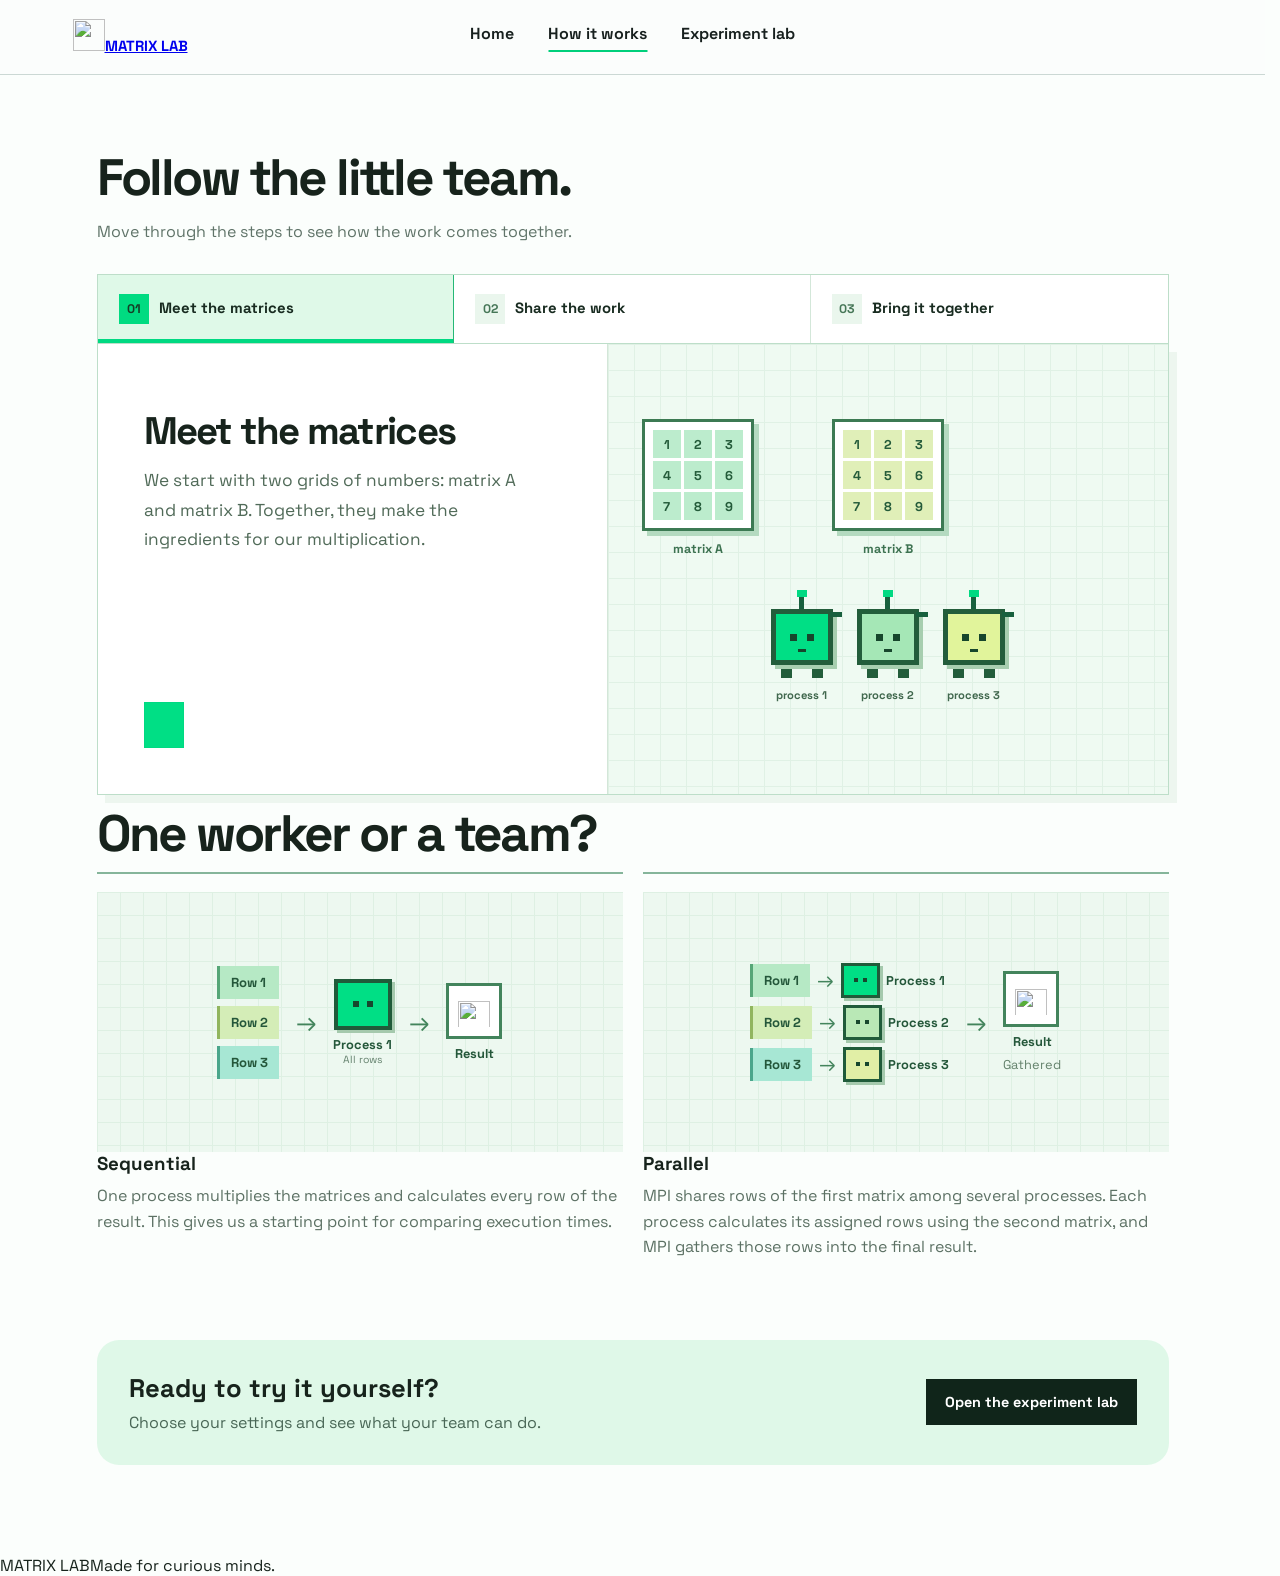
==== commit 338ad4d2: "Improve calculator feedback and row ownership cards" ====
--- a/web/how.html
+++ b/web/how.html
@@ -6,10 +6,10 @@
 html{overflow-y:scroll;scrollbar-gutter:stable}body{min-height:100vh}main{animation:pageEnter .55s cubic-bezier(.2,.7,.2,1) both}@keyframes pageEnter{from{opacity:0;transform:translateY(14px)}to{opacity:1;transform:translateY(0)}}
 .worker .head i{animation:workerBlink 4.5s infinite;transform-origin:center}.worker:nth-child(2) .head i{animation-delay:1.2s}.worker:nth-child(3) .head i{animation-delay:2.6s}.worker .head{animation:workerTilt 4s ease-in-out infinite;transform-origin:bottom center}.worker:nth-child(2) .head{animation-delay:.5s}.worker:nth-child(3) .head{animation-delay:1s}@keyframes workerBlink{0%,44%,48%,100%{transform:scaleY(1)}46%{transform:scaleY(.12)}}@keyframes workerTilt{0%,100%{transform:rotate(0)}25%{transform:rotate(-4deg)}65%{transform:rotate(4deg)}}
 @media(prefers-reduced-motion:reduce){main,.worker,.worker .head,.worker .head i,.connector i{animation:none!important;transform:none!important}}
-</style><style id="drawing-polish">.walk{min-height:430px}.scene,.drawing{min-height:430px}.drawing{gap:25px}.drawing .matrix{grid-template-columns:repeat(3,34px);gap:4px}.drawing .matrix span{width:34px;height:34px;font-size:.8rem}.drawing .head{width:56px;height:52px;border-width:5px}.drawing .head i{width:7px;height:7px}.drawing .antenna{width:5px;height:13px}.drawing .feet{width:35px;height:8px}.drawing .team{gap:13px}.drawing .row i{width:12px;height:12px}@media(max-width:760px){.scene,.drawing{min-height:320px}.drawing{gap:9px;padding-left:8px;padding-right:8px}.drawing .matrix{grid-template-columns:repeat(3,24px)}.drawing .matrix span{width:24px;height:24px;font-size:.7rem}.drawing .head{width:39px;height:37px;border-width:4px}.drawing .head i{width:5px;height:5px}.drawing .team{gap:6px}.drawing .row i{width:9px;height:9px}}</style><style>main{animation:guideEnter .65s ease both}@keyframes guideEnter{from{opacity:0;transform:translateX(-20px)}to{opacity:1;transform:none}}@media(prefers-reduced-motion:reduce){main{animation:none}}</style><style id="continuous-scene">.drawing{position:relative;display:block;padding:0;min-height:430px;overflow:hidden}.scene-world{position:absolute;inset:0}.desk{position:absolute;bottom:76px;left:8%;right:8%;height:14px;background:#b1d8bb;transform:skewX(-20deg)}.shared-matrix{position:absolute;top:75px;left:13%;transition:transform .9s cubic-bezier(.2,.7,.2,1),opacity .6s}.shared-matrix.b-unit{left:47%}.shared-matrix.c-unit{left:66%;opacity:0;transform:translateY(25px) scale(.8)}.shared-matrix .matrix{grid-template-columns:repeat(3,28px)}.shared-matrix .matrix span{width:28px;height:28px}.shared-crew{position:absolute;bottom:105px;left:25%;display:flex;gap:20px;transition:transform .9s ease}.shared-crew .worker{position:relative}.shared-crew .head{width:54px;height:50px;border-width:5px;position:relative}.shared-crew .head:after{content:"";position:absolute;bottom:8px;width:8px;height:3px;background:#17462c}.shared-crew .worker:nth-child(2) .head{background:#a5e7b6}.shared-crew .worker:nth-child(3) .head{background:#e1f49b}.shared-crew .worker:after{content:"";position:absolute;top:24px;right:-9px;width:12px;height:5px;background:#18603e;transform-origin:left center;animation:wave 2.8s infinite ease-in-out}.parcel{display:flex;justify-content:center;gap:3px;margin-bottom:10px;opacity:0;transform:translateY(-30px);transition:opacity .6s,transform .9s}.parcel i{width:10px;height:10px;background:#00cf79;border:1px solid #428462}.world[data-stage="1"] .parcel{opacity:1;transform:translateY(0)}.world[data-stage="1"] .a-unit{transform:translate(-10px,-8px) scale(.82)}.world[data-stage="1"] .b-unit{transform:translate(55px,-8px) scale(.82)}.world[data-stage="1"] .shared-crew{transform:translateX(14px)}.world[data-stage="2"] .a-unit,.world[data-stage="2"] .b-unit{opacity:.35;transform:translate(-25px,-20px) scale(.7)}.world[data-stage="2"] .c-unit{opacity:1;transform:translateY(0) scale(1)}.world[data-stage="2"] .shared-crew{transform:translateX(-24px)}.world[data-stage="2"] .parcel{opacity:1;transform:translateY(-5px)}@keyframes wave{50%{transform:rotate(-40deg)}}@media(max-width:760px){.drawing{min-height:320px}.shared-matrix{top:50px;left:10%}.shared-matrix.b-unit{left:48%}.shared-matrix.c-unit{left:65%}.shared-matrix .matrix{grid-template-columns:repeat(3,22px)}.shared-matrix .matrix span{width:22px;height:22px}.shared-crew{bottom:80px;left:20%;gap:12px}.shared-crew .head{width:42px;height:39px;border-width:4px}.desk{bottom:52px}.world[data-stage="1"] .b-unit{transform:translate(20px,-8px) scale(.82)}}@media(prefers-reduced-motion:reduce){.shared-matrix,.shared-crew,.parcel{transition:none!important}.shared-crew .worker:after{animation:none!important}}</style><link rel="preconnect" href="https://fonts.googleapis.com"><link rel="preconnect" href="https://fonts.gstatic.com" crossorigin><link href="https://fonts.googleapis.com/css2?family=Space+Grotesk:wght@400;500;600;700&display=swap" rel="stylesheet"><style id="space-grotesk-font">body,body *{font-family:"Space Grotesk",sans-serif!important}</style><style id="scene-layout-fix">.shared-matrix,.shared-matrix.b-unit,.shared-matrix.c-unit{top:55px;left:16%;transform:translateX(-50%)}.shared-matrix.b-unit{left:50%}.shared-matrix.c-unit{left:84%;opacity:0}.drawing .shared-matrix .matrix{grid-template-columns:repeat(3,28px);gap:3px}.drawing .shared-matrix .matrix span{width:28px;height:28px}.shared-crew,.world[data-stage="1"] .shared-crew,.world[data-stage="2"] .shared-crew{left:50%;bottom:78px;transform:translateX(-50%);gap:22px}.world[data-stage="1"] .a-unit,.world[data-stage="1"] .b-unit,.world[data-stage="2"] .a-unit,.world[data-stage="2"] .b-unit{transform:translateX(-50%);opacity:1}.world[data-stage="2"] .c-unit{opacity:1;transform:translateX(-50%)}.world[data-stage="2"] .a-unit,.world[data-stage="2"] .b-unit{opacity:.45}.desk{bottom:68px}.scene-caption{background:#eaf6ee;padding-top:4px}.worker small{white-space:nowrap}.worker .parcel{margin-bottom:8px}@media(max-width:760px){.shared-matrix,.shared-matrix.b-unit,.shared-matrix.c-unit{top:46px}.drawing .shared-matrix .matrix{grid-template-columns:repeat(3,20px)}.drawing .shared-matrix .matrix span{width:20px;height:20px;font-size:.65rem}.shared-crew,.world[data-stage="1"] .shared-crew,.world[data-stage="2"] .shared-crew{bottom:60px;gap:12px}.desk{bottom:50px}.scene-caption{bottom:10px;font-size:.7rem}.world[data-stage="1"] .b-unit{transform:translateX(-50%)}}</style><style id="step-text-size">.step-nav button span{font-size:.9rem}.step-nav button strong{font-size:1.08rem}.copy .count{font-size:.9rem}.copy h3{font-size:2.25rem}.copy p{font-size:1.12rem;line-height:1.7}.scene-caption{font-size:.9rem}@media(max-width:760px){.step-nav button strong{font-size:.92rem}.copy h3{font-size:1.9rem}.copy p{font-size:1.04rem}.scene-caption{font-size:.82rem}}</style><style id="stable-step-controls">.walk .copy{justify-content:flex-start;min-height:430px}.walk .copy .count{margin-top:24px}.walk .copy h3{min-height:2.5em;margin-bottom:14px}.walk .copy .controls{margin-top:auto;padding-top:24px}@media(max-width:760px){.walk .copy{min-height:350px}.walk .copy .count{margin-top:0}.walk .copy h3{min-height:0}}</style><style id="processing-faces">.world[data-stage="1"] .worker .head i{width:9px;height:4px;animation:processingEyes 1.4s ease-in-out infinite;transform-origin:center}.world[data-stage="1"] .worker .head:after{width:7px;height:7px;border:2px solid #17462c;background:transparent;border-radius:50%;bottom:7px;animation:thinkingMouth 1.4s ease-in-out infinite}.world[data-stage="1"] .worker:nth-child(2) .head i,.world[data-stage="1"] .worker:nth-child(2) .head:after{animation-delay:.25s}.world[data-stage="1"] .worker:nth-child(3) .head i,.world[data-stage="1"] .worker:nth-child(3) .head:after{animation-delay:.5s}@keyframes processingEyes{50%{transform:translateY(2px) scaleX(.7)}}@keyframes thinkingMouth{50%{transform:scale(.65)}}@media(prefers-reduced-motion:reduce){.world[data-stage="1"] .worker .head i,.world[data-stage="1"] .worker .head:after{animation:none!important}}</style><style id="step-description-spacing">.walk .copy h3{min-height:0;margin-bottom:10px}</style><style id="completed-faces">.world[data-stage="2"] .worker .head i{width:9px;height:5px;border-top:3px solid #17462c;border-radius:50% 50% 0 0;background:transparent;animation:happyEyes 3s ease-in-out infinite}.world[data-stage="2"] .worker .head:after{width:13px;height:7px;border-bottom:3px solid #17462c;border-radius:0 0 12px 12px;background:transparent;bottom:7px}.world[data-stage="2"] .worker:nth-child(2) .head i{animation-delay:.4s}.world[data-stage="2"] .worker:nth-child(3) .head i{animation-delay:.8s}@keyframes happyEyes{50%{transform:translateY(-2px)}}@media(prefers-reduced-motion:reduce){.world[data-stage="2"] .worker .head i{animation:none!important}}</style><style id="walkthrough-final">.section-top h2{font-size:clamp(2.2rem,4vw,3.4rem)}.step-nav{gap:0;border:1px solid #bddec9;background:#fff;margin-top:30px}.step-nav button{position:relative;border:0;border-right:1px solid #d3e7d9;background:#fff;padding:19px 21px;transition:background .2s;color:#647c6c}.step-nav button:last-child{border-right:0}.step-nav button span{display:inline-grid;place-items:center;width:30px;height:30px;background:#eaf6ed;color:#467657;font-size:.78rem;font-weight:700}.step-nav button strong{display:inline-block;margin:0 0 0 10px;font-size:.93rem}.step-nav button[aria-pressed=true]{background:#dff9e8;box-shadow:inset 0 -4px #00d982}.step-nav button[aria-pressed=true] span{background:#00db81;color:#153d25}.walk{border:1px solid #bddec9;border-top:0;box-shadow:8px 8px 0 #edf6ef;min-height:450px}.walk .copy{min-height:450px;padding:46px;justify-content:flex-start}.walk .copy .count{margin-top:22px;color:#34845a;font-weight:700}.walk .copy h3{font-size:clamp(2rem,3vw,2.6rem);line-height:1.08;letter-spacing:-.045em;margin:20px 0 15px}.walk .copy p{color:#506a58;font-size:1.08rem;line-height:1.7}.walk .copy .controls{margin-top:auto;padding-top:25px}.controls button{font:700 .88rem system-ui,sans-serif;border:1px solid #b7cfc0;padding:13px 19px}.controls button.next{border-color:#00d982;background:#00df85;color:#153824}.scene,.drawing{min-height:450px}.scene{border-left:1px solid #d3e6d8;background-color:#eaf7ee;background-size:26px 26px}.scene-label{top:20px;left:22px;color:#668f72;font-size:.7rem}.scene-caption{bottom:0;left:0;right:0;background:#d9f0df;border-top:1px solid #c6e3ce;padding:13px 22px;color:#416d4f;font-size:.86rem}.shared-matrix,.shared-matrix.b-unit,.shared-matrix.c-unit{top:75px}.shared-crew,.world[data-stage="1"] .shared-crew,.world[data-stage="2"] .shared-crew{bottom:95px}.desk{bottom:87px}.tip{margin-top:25px}@media(max-width:760px){.step-nav button{padding:12px 8px}.step-nav button span{width:25px;height:25px;font-size:.7rem}.step-nav button strong{display:block;margin:8px 0 0;font-size:.79rem}.walk .copy{min-height:330px;padding:28px}.walk .copy .count{margin-top:0}.walk .copy h3{font-size:1.9rem;margin:16px 0 12px}.walk .copy p{font-size:1rem}.scene,.drawing{min-height:330px}.scene{border-left:0;border-top:1px solid #d3e6d8}.shared-matrix,.shared-matrix.b-unit,.shared-matrix.c-unit{top:53px}.shared-crew,.world[data-stage="1"] .shared-crew,.world[data-stage="2"] .shared-crew{bottom:65px}.desk{bottom:57px}.scene-caption{font-size:.75rem;padding:10px 15px}}</style><style id="walkthrough-art-redesign">.scene{background-color:#effaf2;background-image:linear-gradient(#e0f1e5 1px,transparent 1px),linear-gradient(90deg,#e0f1e5 1px,transparent 1px)}.drawing .shared-matrix .matrix{padding:8px;background:#fff;border:3px solid #3c7a53;box-shadow:5px 5px #b4dac0;gap:3px}.drawing .shared-matrix .matrix span{border:0;box-shadow:none;background:#bceccd;color:#245b3a}.drawing .shared-matrix .matrix.b span{background:#e0efb8}.drawing .shared-matrix .matrix.result span{background:#00df85}.shared-matrix small{font-size:.78rem;font-weight:700;color:#3d7251;margin-top:10px}.shared-crew .head{width:62px;height:56px;border:5px solid #235d3b;background:#00df85;box-shadow:4px 4px #a7ceaf;gap:10px}.shared-crew .head i{width:7px;height:7px}.shared-crew .antenna{width:5px;height:14px;position:relative}.shared-crew .antenna:before{content:"";position:absolute;width:10px;height:7px;top:-5px;left:-2px;background:#00d982}.shared-crew .feet{width:42px;height:13px;border-left:11px solid #235d3b;border-right:11px solid #235d3b}.shared-crew .worker small{display:block;font-size:.7rem;font-weight:700;margin-top:10px}.shared-crew .worker:after{top:35px}.shared-crew,.world[data-stage="1"] .shared-crew,.world[data-stage="2"] .shared-crew{gap:24px;bottom:92px}.world[data-stage="1"] .parcel i{background:#00d982}.world[data-stage="2"] .parcel i{background:#8ecdaa}.scene-label{letter-spacing:.04em}@media(max-width:760px){.drawing .shared-matrix .matrix{padding:5px;border-width:3px}.shared-matrix small{font-size:.68rem;margin-top:6px}.shared-crew .head{width:44px;height:42px;border-width:4px;gap:7px}.shared-crew .head i{width:5px;height:5px}.shared-crew .feet{width:32px;height:9px;border-width:8px}.shared-crew .worker small{font-size:.58rem}.shared-crew,.world[data-stage="1"] .shared-crew,.world[data-stage="2"] .shared-crew{gap:14px;bottom:62px}.shared-crew .worker:after{top:30px}}</style><style id="center-navigation">header{position:relative;min-height:69px}header nav{position:absolute;left:50%;transform:translateX(-50%);display:flex;gap:34px;white-space:nowrap}header nav a{font-size:1rem}@media(max-width:760px){header{padding-bottom:16px;flex-wrap:wrap}header nav{position:static;transform:none;order:3;width:100%;justify-content:center;gap:24px}header nav a{font-size:.95rem}}</style><style id="comparison-drawings">.compare article{padding-top:18px}.compare-art{height:190px;position:relative;display:flex;justify-content:center;align-items:center;gap:34px;background-color:#edf8f0;background-image:linear-gradient(#def0e3 1px,transparent 1px),linear-gradient(90deg,#def0e3 1px,transparent 1px);background-size:23px 23px;overflow:hidden;margin-bottom:23px}.art-caption{position:absolute;left:17px;top:14px;color:#5c876a;font-size:.68rem;font-weight:700;letter-spacing:.05em}.compare-worker{text-align:center;animation:compare-bob 3s ease-in-out infinite}.compare-antenna{height:12px;width:5px;background:#205b3a;margin:auto}.compare-face{width:55px;height:49px;background:#00df85;border:5px solid #205b3a;display:flex;align-items:center;justify-content:center;gap:9px;box-shadow:4px 4px #b2d5bb}.compare-face i{width:6px;height:6px;background:#17472d;animation:compare-blink 5s infinite}.compare-feet{width:36px;height:9px;border-left:10px solid #205b3a;border-right:10px solid #205b3a;margin:auto}.work-lines{display:flex;flex-direction:column;gap:6px}.work-lines span{width:65px;height:12px;background:repeating-linear-gradient(90deg,#65c993 0 16px,transparent 16px 19px)}.parallel-team{display:flex;gap:24px;align-items:center}.parallel-member{display:flex;flex-direction:column;align-items:center;gap:14px}.parallel-member .work-lines span{width:55px}.parallel-member:nth-child(2) .compare-face{background:#a5e7b6}.parallel-member:nth-child(3) .compare-face{background:#e0efad}.parallel-member:nth-child(2) .compare-worker{animation-delay:.35s}.parallel-member:nth-child(3) .compare-worker{animation-delay:.7s}.parallel-member:nth-child(2) .compare-face i{animation-delay:1s}.parallel-member:nth-child(3) .compare-face i{animation-delay:2s}@keyframes compare-bob{50%{transform:translateY(-6px)}}@keyframes compare-blink{0%,44%,48%,100%{transform:scaleY(1)}46%{transform:scaleY(.12)}}@media(max-width:760px){.compare-art{height:165px}.parallel-team{gap:18px}.compare-face{width:47px;height:43px}.parallel-member .work-lines span{width:48px}}@media(prefers-reduced-motion:reduce){.compare-worker,.compare-face i{animation:none!important}}</style><style id="comparison-flow">.flow-art{height:260px;position:relative;padding:48px 18px 42px;background-color:#edf8f0;background-image:linear-gradient(#def0e3 1px,transparent 1px),linear-gradient(90deg,#def0e3 1px,transparent 1px);background-size:23px 23px;overflow:hidden}.flow-label{position:absolute;top:16px;left:18px;color:#4f8060;font-size:.68rem;font-weight:700;letter-spacing:.03em}.seq-flow,.parallel-flow{height:100%;display:flex;align-items:center;justify-content:center;gap:13px}.flow-rows,.flow-lanes{display:flex;flex-direction:column;gap:7px}.flow-rows span,.lane-row{font-size:.7rem;font-weight:700;color:#24573a;padding:6px 9px;white-space:nowrap;background:#b6e9c5;border-left:3px solid #56a677}.flow-rows .row-2,.lane-row.row-2{background:#d4edb7;border-color:#91b55e}.flow-rows .row-3,.lane-row.row-3{background:#a7e7d4;border-color:#4aa68b}.flow-arrow,.lane-arrow{font-size:1.3rem;color:#43845c}.flow-process,.flow-result,.lane-process{text-align:center;color:#24573a}.flow-process strong,.flow-result strong,.lane-process strong,.flow-result small{display:block;white-space:nowrap;font-size:.68rem;margin-top:6px}.flow-process small{display:block;color:#64816d;font-size:.65rem}.flow-face{width:45px;height:40px;border:4px solid #205b3a;background:#00df85;display:flex;align-items:center;justify-content:center;gap:8px;margin:auto;box-shadow:3px 3px #a5c9ad}.flow-face i{width:6px;height:6px;background:#17472d;animation:flowBlink 5s infinite}.flow-result b{display:grid;place-items:center;width:45px;height:45px;font-size:2rem;background:#fff;border:3px solid #43845c;color:#00aa68}.flow-lane{display:flex;align-items:center;gap:7px}.lane-process{display:flex;align-items:center;gap:6px}.lane-process strong{margin:0}.lane-process .flow-face{width:32px;height:29px;border-width:3px;gap:5px}.lane-process .flow-face i{width:4px;height:4px}.flow-lane:nth-child(2) .flow-face{background:#b9e8b6}.flow-lane:nth-child(3) .flow-face{background:#e1efa6}.flow-caption{position:absolute;bottom:13px;left:18px;right:18px;margin:0!important;color:#4d765a!important;font-size:.74rem!important;line-height:1.3!important;font-weight:600}.flow-result small{font-weight:400;color:#63816b}@keyframes flowBlink{0%,44%,48%,100%{transform:scaleY(1)}46%{transform:scaleY(.1)}}@media(max-width:760px){.flow-art{height:235px;padding-left:10px;padding-right:10px}.seq-flow,.parallel-flow{gap:8px}.flow-lane{gap:5px}.flow-label{font-size:.62rem}.flow-rows span,.lane-row{padding:5px;font-size:.65rem}.lane-process strong{font-size:.62rem}}@media(prefers-reduced-motion:reduce){.flow-face i{animation:none}}</style><style id="larger-comparison-flow">.flow-art{height:260px;padding:20px 14px}.seq-flow,.parallel-flow{gap:17px}.flow-rows span,.lane-row{font-size:.82rem;padding:8px 11px}.flow-process strong,.flow-result strong,.lane-process strong,.flow-result small{font-size:.8rem}.flow-face{width:58px;height:51px}.lane-process .flow-face{width:39px;height:35px}.flow-result b{width:56px;height:56px;font-size:2.4rem}.flow-arrow{font-size:1.6rem}@media(max-width:760px){.flow-art{height:230px;padding:14px 8px}.seq-flow,.parallel-flow{gap:7px}.flow-rows span,.lane-row{font-size:.7rem;padding:6px}.lane-process strong{font-size:.68rem}.flow-face{width:48px;height:43px}.lane-process .flow-face{width:34px;height:31px}.flow-result b{width:45px;height:45px;font-size:2rem}}</style><style id="stagger-comparison-blinks">.flow-lane:nth-child(1) .flow-face i{animation-delay:0s;animation-duration:4.7s}.flow-lane:nth-child(2) .flow-face i{animation-delay:1.2s;animation-duration:5.3s}.flow-lane:nth-child(3) .flow-face i{animation-delay:2.5s;animation-duration:5.9s}@media(prefers-reduced-motion:reduce){.flow-lane .flow-face i{animation:none}}</style><link rel="icon" type="image/svg+xml" href="/logo.svg"><link rel="stylesheet" href="/shared.css"></head><body>
+</style><style id="drawing-polish">.walk{min-height:430px}.scene,.drawing{min-height:430px}.drawing{gap:25px}.drawing .matrix{grid-template-columns:repeat(3,34px);gap:4px}.drawing .matrix span{width:34px;height:34px;font-size:.8rem}.drawing .head{width:56px;height:52px;border-width:5px}.drawing .head i{width:7px;height:7px}.drawing .antenna{width:5px;height:13px}.drawing .feet{width:35px;height:8px}.drawing .team{gap:13px}.drawing .row i{width:12px;height:12px}@media(max-width:760px){.scene,.drawing{min-height:320px}.drawing{gap:9px;padding-left:8px;padding-right:8px}.drawing .matrix{grid-template-columns:repeat(3,24px)}.drawing .matrix span{width:24px;height:24px;font-size:.7rem}.drawing .head{width:39px;height:37px;border-width:4px}.drawing .head i{width:5px;height:5px}.drawing .team{gap:6px}.drawing .row i{width:9px;height:9px}}</style><style>main{animation:guideEnter .65s ease both}@keyframes guideEnter{from{opacity:0;transform:translateX(-20px)}to{opacity:1;transform:none}}@media(prefers-reduced-motion:reduce){main{animation:none}}</style><style id="continuous-scene">.drawing{position:relative;display:block;padding:0;min-height:430px;overflow:hidden}.scene-world{position:absolute;inset:0}.desk{position:absolute;bottom:76px;left:8%;right:8%;height:14px;background:#b1d8bb;transform:skewX(-20deg)}.shared-matrix{position:absolute;top:75px;left:13%;transition:transform .9s cubic-bezier(.2,.7,.2,1),opacity .6s}.shared-matrix.b-unit{left:47%}.shared-matrix.c-unit{left:66%;opacity:0;transform:translateY(25px) scale(.8)}.shared-matrix .matrix{grid-template-columns:repeat(3,28px)}.shared-matrix .matrix span{width:28px;height:28px}.shared-crew{position:absolute;bottom:105px;left:25%;display:flex;gap:20px;transition:transform .9s ease}.shared-crew .worker{position:relative}.shared-crew .head{width:54px;height:50px;border-width:5px;position:relative}.shared-crew .head:after{content:"";position:absolute;bottom:8px;width:8px;height:3px;background:#17462c}.shared-crew .worker:nth-child(2) .head{background:#a5e7b6}.shared-crew .worker:nth-child(3) .head{background:#e1f49b}.shared-crew .worker:after{content:"";position:absolute;top:24px;right:-9px;width:12px;height:5px;background:#18603e;transform-origin:left center;animation:wave 2.8s infinite ease-in-out}.parcel{display:flex;justify-content:center;gap:3px;margin-bottom:10px;opacity:0;transform:translateY(-30px);transition:opacity .6s,transform .9s}.parcel i{width:10px;height:10px;background:#00cf79;border:1px solid #428462}.world[data-stage="1"] .parcel{opacity:1;transform:translateY(0)}.world[data-stage="1"] .a-unit{transform:translate(-10px,-8px) scale(.82)}.world[data-stage="1"] .b-unit{transform:translate(55px,-8px) scale(.82)}.world[data-stage="1"] .shared-crew{transform:translateX(14px)}.world[data-stage="2"] .a-unit,.world[data-stage="2"] .b-unit{opacity:.35;transform:translate(-25px,-20px) scale(.7)}.world[data-stage="2"] .c-unit{opacity:1;transform:translateY(0) scale(1)}.world[data-stage="2"] .shared-crew{transform:translateX(-24px)}.world[data-stage="2"] .parcel{opacity:1;transform:translateY(-5px)}@keyframes wave{50%{transform:rotate(-40deg)}}@media(max-width:760px){.drawing{min-height:320px}.shared-matrix{top:50px;left:10%}.shared-matrix.b-unit{left:48%}.shared-matrix.c-unit{left:65%}.shared-matrix .matrix{grid-template-columns:repeat(3,22px)}.shared-matrix .matrix span{width:22px;height:22px}.shared-crew{bottom:80px;left:20%;gap:12px}.shared-crew .head{width:42px;height:39px;border-width:4px}.desk{bottom:52px}.world[data-stage="1"] .b-unit{transform:translate(20px,-8px) scale(.82)}}@media(prefers-reduced-motion:reduce){.shared-matrix,.shared-crew,.parcel{transition:none!important}.shared-crew .worker:after{animation:none!important}}</style><link rel="preconnect" href="https://fonts.googleapis.com"><link rel="preconnect" href="https://fonts.gstatic.com" crossorigin><link href="https://fonts.googleapis.com/css2?family=Space+Grotesk:wght@400;500;600;700&display=swap" rel="stylesheet"><style id="space-grotesk-font">body,body *{font-family:"Space Grotesk",sans-serif!important}</style><style id="scene-layout-fix">.shared-matrix,.shared-matrix.b-unit,.shared-matrix.c-unit{top:55px;left:16%;transform:translateX(-50%)}.shared-matrix.b-unit{left:50%}.shared-matrix.c-unit{left:84%;opacity:0}.drawing .shared-matrix .matrix{grid-template-columns:repeat(3,28px);gap:3px}.drawing .shared-matrix .matrix span{width:28px;height:28px}.shared-crew,.world[data-stage="1"] .shared-crew,.world[data-stage="2"] .shared-crew{left:50%;bottom:78px;transform:translateX(-50%);gap:22px}.world[data-stage="1"] .a-unit,.world[data-stage="1"] .b-unit,.world[data-stage="2"] .a-unit,.world[data-stage="2"] .b-unit{transform:translateX(-50%);opacity:1}.world[data-stage="2"] .c-unit{opacity:1;transform:translateX(-50%)}.world[data-stage="2"] .a-unit,.world[data-stage="2"] .b-unit{opacity:.45}.desk{bottom:68px}.scene-caption{background:#eaf6ee;padding-top:4px}.worker small{white-space:nowrap}.worker .parcel{margin-bottom:8px}@media(max-width:760px){.shared-matrix,.shared-matrix.b-unit,.shared-matrix.c-unit{top:46px}.drawing .shared-matrix .matrix{grid-template-columns:repeat(3,20px)}.drawing .shared-matrix .matrix span{width:20px;height:20px;font-size:.65rem}.shared-crew,.world[data-stage="1"] .shared-crew,.world[data-stage="2"] .shared-crew{bottom:60px;gap:12px}.desk{bottom:50px}.scene-caption{bottom:10px;font-size:.7rem}.world[data-stage="1"] .b-unit{transform:translateX(-50%)}}</style><style id="step-text-size">.step-nav button span{font-size:.9rem}.step-nav button strong{font-size:1.08rem}.copy .count{font-size:.9rem}.copy h3{font-size:2.25rem}.copy p{font-size:1.12rem;line-height:1.7}.scene-caption{font-size:.9rem}@media(max-width:760px){.step-nav button strong{font-size:.92rem}.copy h3{font-size:1.9rem}.copy p{font-size:1.04rem}.scene-caption{font-size:.82rem}}</style><style id="stable-step-controls">.walk .copy{justify-content:flex-start;min-height:430px}.walk .copy .count{margin-top:24px}.walk .copy h3{min-height:2.5em;margin-bottom:14px}.walk .copy .controls{margin-top:auto;padding-top:24px}@media(max-width:760px){.walk .copy{min-height:350px}.walk .copy .count{margin-top:0}.walk .copy h3{min-height:0}}</style><style id="processing-faces">.world[data-stage="1"] .worker .head i{width:9px;height:4px;animation:processingEyes 1.4s ease-in-out infinite;transform-origin:center}.world[data-stage="1"] .worker .head:after{width:7px;height:7px;border:2px solid #17462c;background:transparent;border-radius:50%;bottom:7px;animation:thinkingMouth 1.4s ease-in-out infinite}.world[data-stage="1"] .worker:nth-child(2) .head i,.world[data-stage="1"] .worker:nth-child(2) .head:after{animation-delay:.25s}.world[data-stage="1"] .worker:nth-child(3) .head i,.world[data-stage="1"] .worker:nth-child(3) .head:after{animation-delay:.5s}@keyframes processingEyes{50%{transform:translateY(2px) scaleX(.7)}}@keyframes thinkingMouth{50%{transform:scale(.65)}}@media(prefers-reduced-motion:reduce){.world[data-stage="1"] .worker .head i,.world[data-stage="1"] .worker .head:after{animation:none!important}}</style><style id="step-description-spacing">.walk .copy h3{min-height:0;margin-bottom:10px}</style><style id="completed-faces">.world[data-stage="2"] .worker .head i{width:9px;height:5px;border-top:3px solid #17462c;border-radius:50% 50% 0 0;background:transparent;animation:happyEyes 3s ease-in-out infinite}.world[data-stage="2"] .worker .head:after{width:13px;height:7px;border-bottom:3px solid #17462c;border-radius:0 0 12px 12px;background:transparent;bottom:7px}.world[data-stage="2"] .worker:nth-child(2) .head i{animation-delay:.4s}.world[data-stage="2"] .worker:nth-child(3) .head i{animation-delay:.8s}@keyframes happyEyes{50%{transform:translateY(-2px)}}@media(prefers-reduced-motion:reduce){.world[data-stage="2"] .worker .head i{animation:none!important}}</style><style id="walkthrough-final">.section-top h2{font-size:clamp(2.2rem,4vw,3.4rem)}.step-nav{gap:0;border:1px solid #bddec9;background:#fff;margin-top:30px}.step-nav button{position:relative;border:0;border-right:1px solid #d3e7d9;background:#fff;padding:19px 21px;transition:background .2s;color:#647c6c}.step-nav button:last-child{border-right:0}.step-nav button span{display:inline-grid;place-items:center;width:30px;height:30px;background:#eaf6ed;color:#467657;font-size:.78rem;font-weight:700}.step-nav button strong{display:inline-block;margin:0 0 0 10px;font-size:.93rem}.step-nav button[aria-pressed=true]{background:#dff9e8;box-shadow:inset 0 -4px #00d982}.step-nav button[aria-pressed=true] span{background:#00db81;color:#153d25}.walk{border:1px solid #bddec9;border-top:0;box-shadow:8px 8px 0 #edf6ef;min-height:450px}.walk .copy{min-height:450px;padding:46px;justify-content:flex-start}.walk .copy .count{margin-top:22px;color:#34845a;font-weight:700}.walk .copy h3{font-size:clamp(2rem,3vw,2.6rem);line-height:1.08;letter-spacing:-.045em;margin:20px 0 15px}.walk .copy p{color:#506a58;font-size:1.08rem;line-height:1.7}.walk .copy .controls{margin-top:auto;padding-top:25px}.controls button{font:700 .88rem system-ui,sans-serif;border:1px solid #b7cfc0;padding:13px 19px}.controls button.next{border-color:#00d982;background:#00df85;color:#153824}.scene,.drawing{min-height:450px}.scene{border-left:1px solid #d3e6d8;background-color:#eaf7ee;background-size:26px 26px}.scene-label{top:20px;left:22px;color:#668f72;font-size:.7rem}.scene-caption{bottom:0;left:0;right:0;background:#d9f0df;border-top:1px solid #c6e3ce;padding:13px 22px;color:#416d4f;font-size:.86rem}.shared-matrix,.shared-matrix.b-unit,.shared-matrix.c-unit{top:75px}.shared-crew,.world[data-stage="1"] .shared-crew,.world[data-stage="2"] .shared-crew{bottom:95px}.desk{bottom:87px}.tip{margin-top:25px}@media(max-width:760px){.step-nav button{padding:12px 8px}.step-nav button span{width:25px;height:25px;font-size:.7rem}.step-nav button strong{display:block;margin:8px 0 0;font-size:.79rem}.walk .copy{min-height:330px;padding:28px}.walk .copy .count{margin-top:0}.walk .copy h3{font-size:1.9rem;margin:16px 0 12px}.walk .copy p{font-size:1rem}.scene,.drawing{min-height:330px}.scene{border-left:0;border-top:1px solid #d3e6d8}.shared-matrix,.shared-matrix.b-unit,.shared-matrix.c-unit{top:53px}.shared-crew,.world[data-stage="1"] .shared-crew,.world[data-stage="2"] .shared-crew{bottom:65px}.desk{bottom:57px}.scene-caption{font-size:.75rem;padding:10px 15px}}</style><style id="walkthrough-art-redesign">.scene{background-color:#effaf2;background-image:linear-gradient(#e0f1e5 1px,transparent 1px),linear-gradient(90deg,#e0f1e5 1px,transparent 1px)}.drawing .shared-matrix .matrix{padding:8px;background:#fff;border:3px solid #3c7a53;box-shadow:5px 5px #b4dac0;gap:3px}.drawing .shared-matrix .matrix span{border:0;box-shadow:none;background:#bceccd;color:#245b3a}.drawing .shared-matrix .matrix.b span{background:#e0efb8}.drawing .shared-matrix .matrix.result span{background:#00df85}.shared-matrix small{font-size:.78rem;font-weight:700;color:#3d7251;margin-top:10px}.shared-crew .head{width:62px;height:56px;border:5px solid #235d3b;background:#00df85;box-shadow:4px 4px #a7ceaf;gap:10px}.shared-crew .head i{width:7px;height:7px}.shared-crew .antenna{width:5px;height:14px;position:relative}.shared-crew .antenna:before{content:"";position:absolute;width:10px;height:7px;top:-5px;left:-2px;background:#00d982}.shared-crew .feet{width:42px;height:13px;border-left:11px solid #235d3b;border-right:11px solid #235d3b}.shared-crew .worker small{display:block;font-size:.7rem;font-weight:700;margin-top:10px}.shared-crew .worker:after{top:35px}.shared-crew,.world[data-stage="1"] .shared-crew,.world[data-stage="2"] .shared-crew{gap:24px;bottom:92px}.world[data-stage="1"] .parcel i{background:#00d982}.world[data-stage="2"] .parcel i{background:#8ecdaa}.scene-label{letter-spacing:.04em}@media(max-width:760px){.drawing .shared-matrix .matrix{padding:5px;border-width:3px}.shared-matrix small{font-size:.68rem;margin-top:6px}.shared-crew .head{width:44px;height:42px;border-width:4px;gap:7px}.shared-crew .head i{width:5px;height:5px}.shared-crew .feet{width:32px;height:9px;border-width:8px}.shared-crew .worker small{font-size:.58rem}.shared-crew,.world[data-stage="1"] .shared-crew,.world[data-stage="2"] .shared-crew{gap:14px;bottom:62px}.shared-crew .worker:after{top:30px}}</style><style id="center-navigation">header{position:relative;min-height:69px}header nav{position:absolute;left:50%;transform:translateX(-50%);display:flex;gap:34px;white-space:nowrap}header nav a{font-size:1rem}@media(max-width:760px){header{padding-bottom:16px;flex-wrap:wrap}header nav{position:static;transform:none;order:3;width:100%;justify-content:center;gap:24px}header nav a{font-size:.95rem}}</style><style id="comparison-drawings">.compare article{padding-top:18px}.compare-art{height:190px;position:relative;display:flex;justify-content:center;align-items:center;gap:34px;background-color:#edf8f0;background-image:linear-gradient(#def0e3 1px,transparent 1px),linear-gradient(90deg,#def0e3 1px,transparent 1px);background-size:23px 23px;overflow:hidden;margin-bottom:23px}.art-caption{position:absolute;left:17px;top:14px;color:#5c876a;font-size:.68rem;font-weight:700;letter-spacing:.05em}.compare-worker{text-align:center;animation:compare-bob 3s ease-in-out infinite}.compare-antenna{height:12px;width:5px;background:#205b3a;margin:auto}.compare-face{width:55px;height:49px;background:#00df85;border:5px solid #205b3a;display:flex;align-items:center;justify-content:center;gap:9px;box-shadow:4px 4px #b2d5bb}.compare-face i{width:6px;height:6px;background:#17472d;animation:compare-blink 5s infinite}.compare-feet{width:36px;height:9px;border-left:10px solid #205b3a;border-right:10px solid #205b3a;margin:auto}.work-lines{display:flex;flex-direction:column;gap:6px}.work-lines span{width:65px;height:12px;background:repeating-linear-gradient(90deg,#65c993 0 16px,transparent 16px 19px)}.parallel-team{display:flex;gap:24px;align-items:center}.parallel-member{display:flex;flex-direction:column;align-items:center;gap:14px}.parallel-member .work-lines span{width:55px}.parallel-member:nth-child(2) .compare-face{background:#a5e7b6}.parallel-member:nth-child(3) .compare-face{background:#e0efad}.parallel-member:nth-child(2) .compare-worker{animation-delay:.35s}.parallel-member:nth-child(3) .compare-worker{animation-delay:.7s}.parallel-member:nth-child(2) .compare-face i{animation-delay:1s}.parallel-member:nth-child(3) .compare-face i{animation-delay:2s}@keyframes compare-bob{50%{transform:translateY(-6px)}}@keyframes compare-blink{0%,44%,48%,100%{transform:scaleY(1)}46%{transform:scaleY(.12)}}@media(max-width:760px){.compare-art{height:165px}.parallel-team{gap:18px}.compare-face{width:47px;height:43px}.parallel-member .work-lines span{width:48px}}@media(prefers-reduced-motion:reduce){.compare-worker,.compare-face i{animation:none!important}}</style><style id="comparison-flow">.flow-art{height:260px;position:relative;padding:48px 18px 42px;background-color:#edf8f0;background-image:linear-gradient(#def0e3 1px,transparent 1px),linear-gradient(90deg,#def0e3 1px,transparent 1px);background-size:23px 23px;overflow:hidden}.flow-label{position:absolute;top:16px;left:18px;color:#4f8060;font-size:.68rem;font-weight:700;letter-spacing:.03em}.seq-flow,.parallel-flow{height:100%;display:flex;align-items:center;justify-content:center;gap:13px}.flow-rows,.flow-lanes{display:flex;flex-direction:column;gap:7px}.flow-rows span,.lane-row{font-size:.7rem;font-weight:700;color:#24573a;padding:6px 9px;white-space:nowrap;background:#b6e9c5;border-left:3px solid #56a677}.flow-rows .row-2,.lane-row.row-2{background:#d4edb7;border-color:#91b55e}.flow-rows .row-3,.lane-row.row-3{background:#a7e7d4;border-color:#4aa68b}.flow-arrow,.lane-arrow{font-size:1.3rem;color:#43845c}.flow-process,.flow-result,.lane-process{text-align:center;color:#24573a}.flow-process strong,.flow-result strong,.lane-process strong,.flow-result small{display:block;white-space:nowrap;font-size:.68rem;margin-top:6px}.flow-process small{display:block;color:#64816d;font-size:.65rem}.flow-face{width:45px;height:40px;border:4px solid #205b3a;background:#00df85;display:flex;align-items:center;justify-content:center;gap:8px;margin:auto;box-shadow:3px 3px #a5c9ad}.flow-face i{width:6px;height:6px;background:#17472d;animation:flowBlink 5s infinite}.flow-result b{display:grid;place-items:center;width:45px;height:45px;font-size:2rem;background:#fff;border:3px solid #43845c;color:#00aa68}.flow-lane{display:flex;align-items:center;gap:7px}.lane-process{display:flex;align-items:center;gap:6px}.lane-process strong{margin:0}.lane-process .flow-face{width:32px;height:29px;border-width:3px;gap:5px}.lane-process .flow-face i{width:4px;height:4px}.flow-lane:nth-child(2) .flow-face{background:#b9e8b6}.flow-lane:nth-child(3) .flow-face{background:#e1efa6}.flow-caption{position:absolute;bottom:13px;left:18px;right:18px;margin:0!important;color:#4d765a!important;font-size:.74rem!important;line-height:1.3!important;font-weight:600}.flow-result small{font-weight:400;color:#63816b}@keyframes flowBlink{0%,44%,48%,100%{transform:scaleY(1)}46%{transform:scaleY(.1)}}@media(max-width:760px){.flow-art{height:235px;padding-left:10px;padding-right:10px}.seq-flow,.parallel-flow{gap:8px}.flow-lane{gap:5px}.flow-label{font-size:.62rem}.flow-rows span,.lane-row{padding:5px;font-size:.65rem}.lane-process strong{font-size:.62rem}}@media(prefers-reduced-motion:reduce){.flow-face i{animation:none}}</style><style id="larger-comparison-flow">.flow-art{height:260px;padding:20px 14px}.seq-flow,.parallel-flow{gap:17px}.flow-rows span,.lane-row{font-size:.82rem;padding:8px 11px}.flow-process strong,.flow-result strong,.lane-process strong,.flow-result small{font-size:.8rem}.flow-face{width:58px;height:51px}.lane-process .flow-face{width:39px;height:35px}.flow-result b{width:56px;height:56px;font-size:2.4rem}.flow-arrow{font-size:1.6rem}@media(max-width:760px){.flow-art{height:230px;padding:14px 8px}.seq-flow,.parallel-flow{gap:7px}.flow-rows span,.lane-row{font-size:.7rem;padding:6px}.lane-process strong{font-size:.68rem}.flow-face{width:48px;height:43px}.lane-process .flow-face{width:34px;height:31px}.flow-result b{width:45px;height:45px;font-size:2rem}}</style><style id="stagger-comparison-blinks">.flow-lane:nth-child(1) .flow-face i{animation-delay:0s;animation-duration:4.7s}.flow-lane:nth-child(2) .flow-face i{animation-delay:1.2s;animation-duration:5.3s}.flow-lane:nth-child(3) .flow-face i{animation-delay:2.5s;animation-duration:5.9s}@media(prefers-reduced-motion:reduce){.flow-lane .flow-face i{animation:none}}</style><link rel="icon" type="image/svg+xml" href="/logo.svg"><link rel="stylesheet" href="/shared.css"><style>.content .section-top .walkthrough-description{margin:10px 0 0;line-height:1.5;color:#607469}</style><style>.content .finish{border-radius:22px}</style></head><body>
 <header><a class="brand" href="/" aria-label="Matrix Lab home"><img class="matrix-logo" src="/logo.svg" alt="" width="32" height="32">MATRIX LAB</a><nav aria-label="Main navigation"><a href="/">Home</a><a href="/how" aria-current="page">How it works</a><a href="/lab">Experiment lab</a></nav></header>
 <main>
-<section class="content"><div class="section-top"><div><h2>Follow the little team.</h2></div><p>Move through the steps to see how the work comes together.</p></div>
+<section class="content"><div class="section-top"><div><h2>Follow the little team.</h2><p class="walkthrough-description">Move through the steps to see how the work comes together.</p></div></div>
 <div class="step-nav" aria-label="Walkthrough steps"><button type="button" data-step="0" aria-pressed="true"><span>01</span><strong>Meet the matrices</strong></button><button type="button" data-step="1" aria-pressed="false"><span>02</span><strong>Share the work</strong></button><button type="button" data-step="2" aria-pressed="false"><span>03</span><strong>Bring it together</strong></button></div>
 <div class="walk"><div class="copy" aria-live="polite"><h3 id="title">Meet the matrices</h3><p id="detail">We start with two grids of numbers: matrix A and matrix B. Together, they make the ingredients for our multiplication.</p><div class="controls"><button type="button" id="back" aria-label="Previous step" title="Previous step" hidden><svg viewBox="0 0 24 24" fill="none" stroke="currentColor" stroke-width="2" stroke-linecap="round" stroke-linejoin="round" aria-hidden="true"><path d="m14 6-6 6 6 6"/></svg></button><button type="button" id="next" class="next" aria-label="Next step" title="Next step"><svg viewBox="0 0 24 24" fill="none" stroke="currentColor" stroke-width="2" stroke-linecap="round" stroke-linejoin="round" aria-hidden="true"><path d="m10 6 6 6-6 6"/></svg></button></div></div><div class="scene"><div id="drawing" class="drawing" aria-hidden="true"></div></div></div>
 
